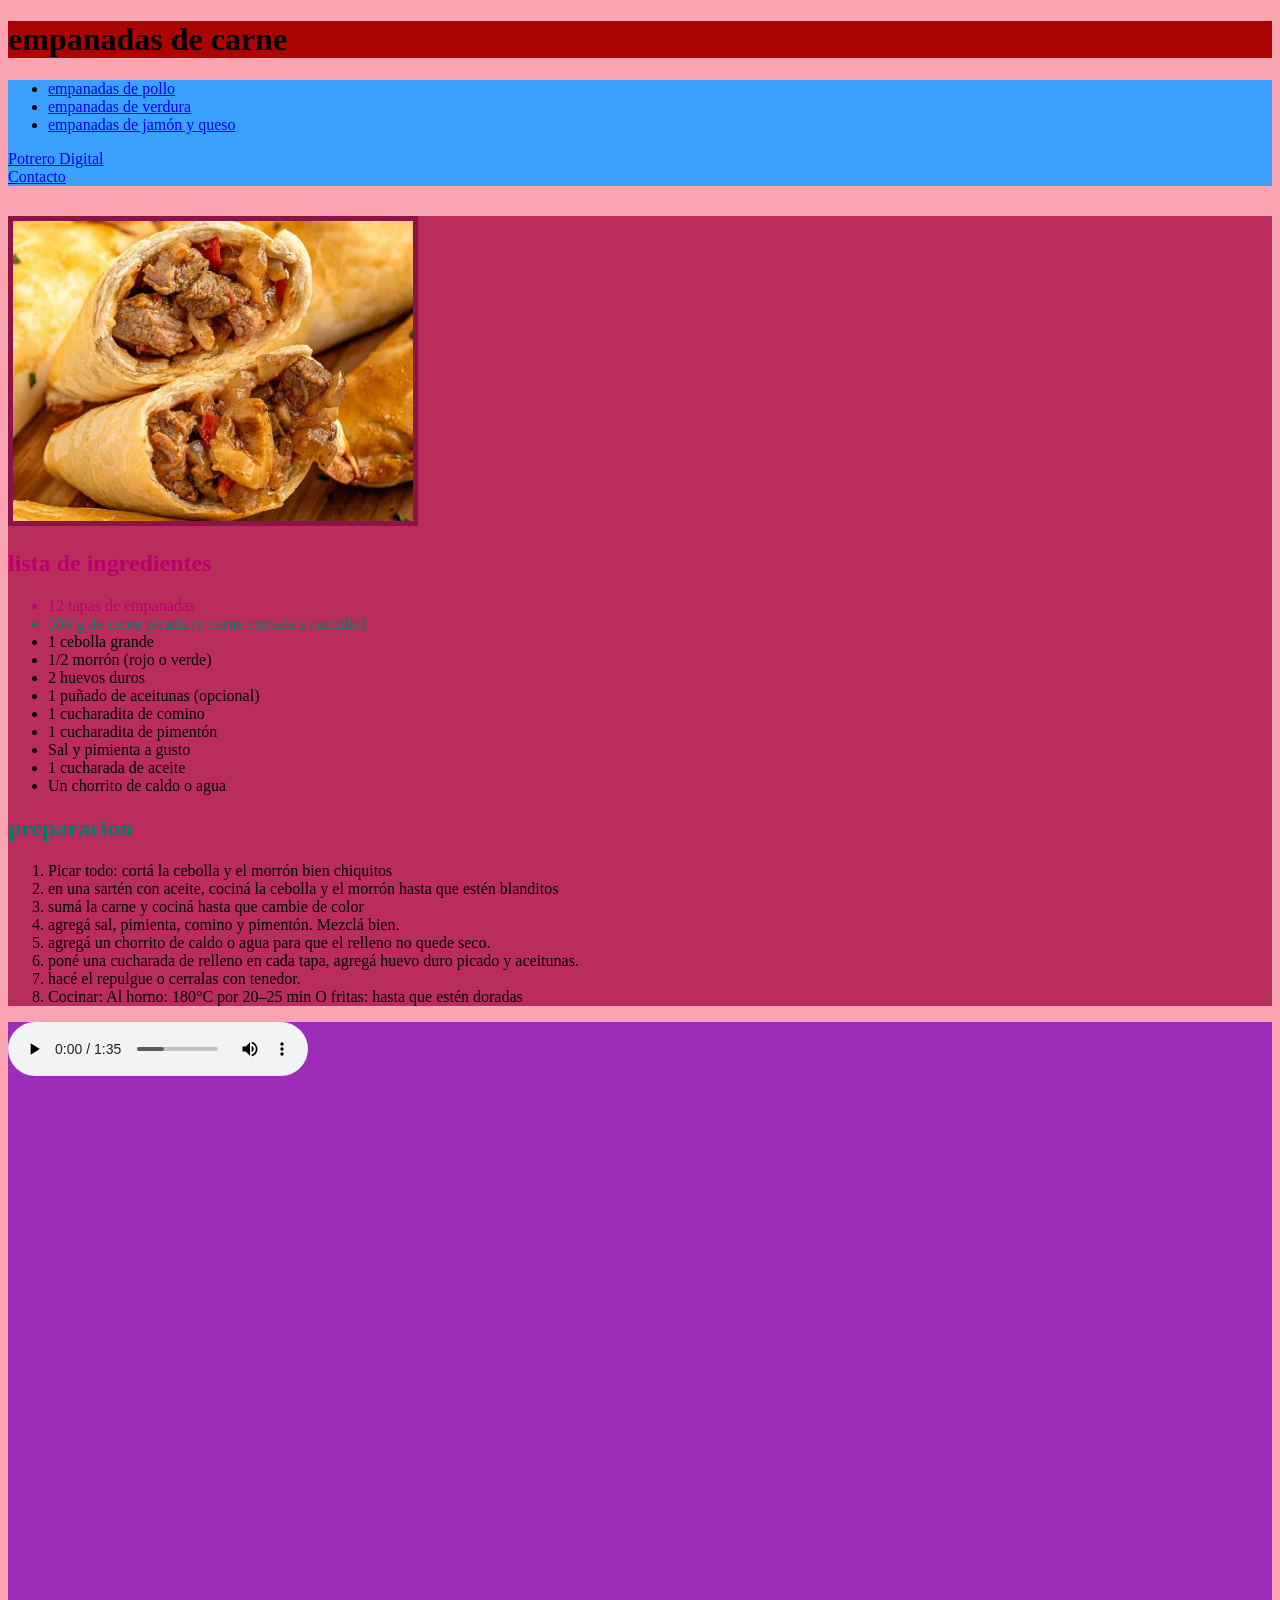
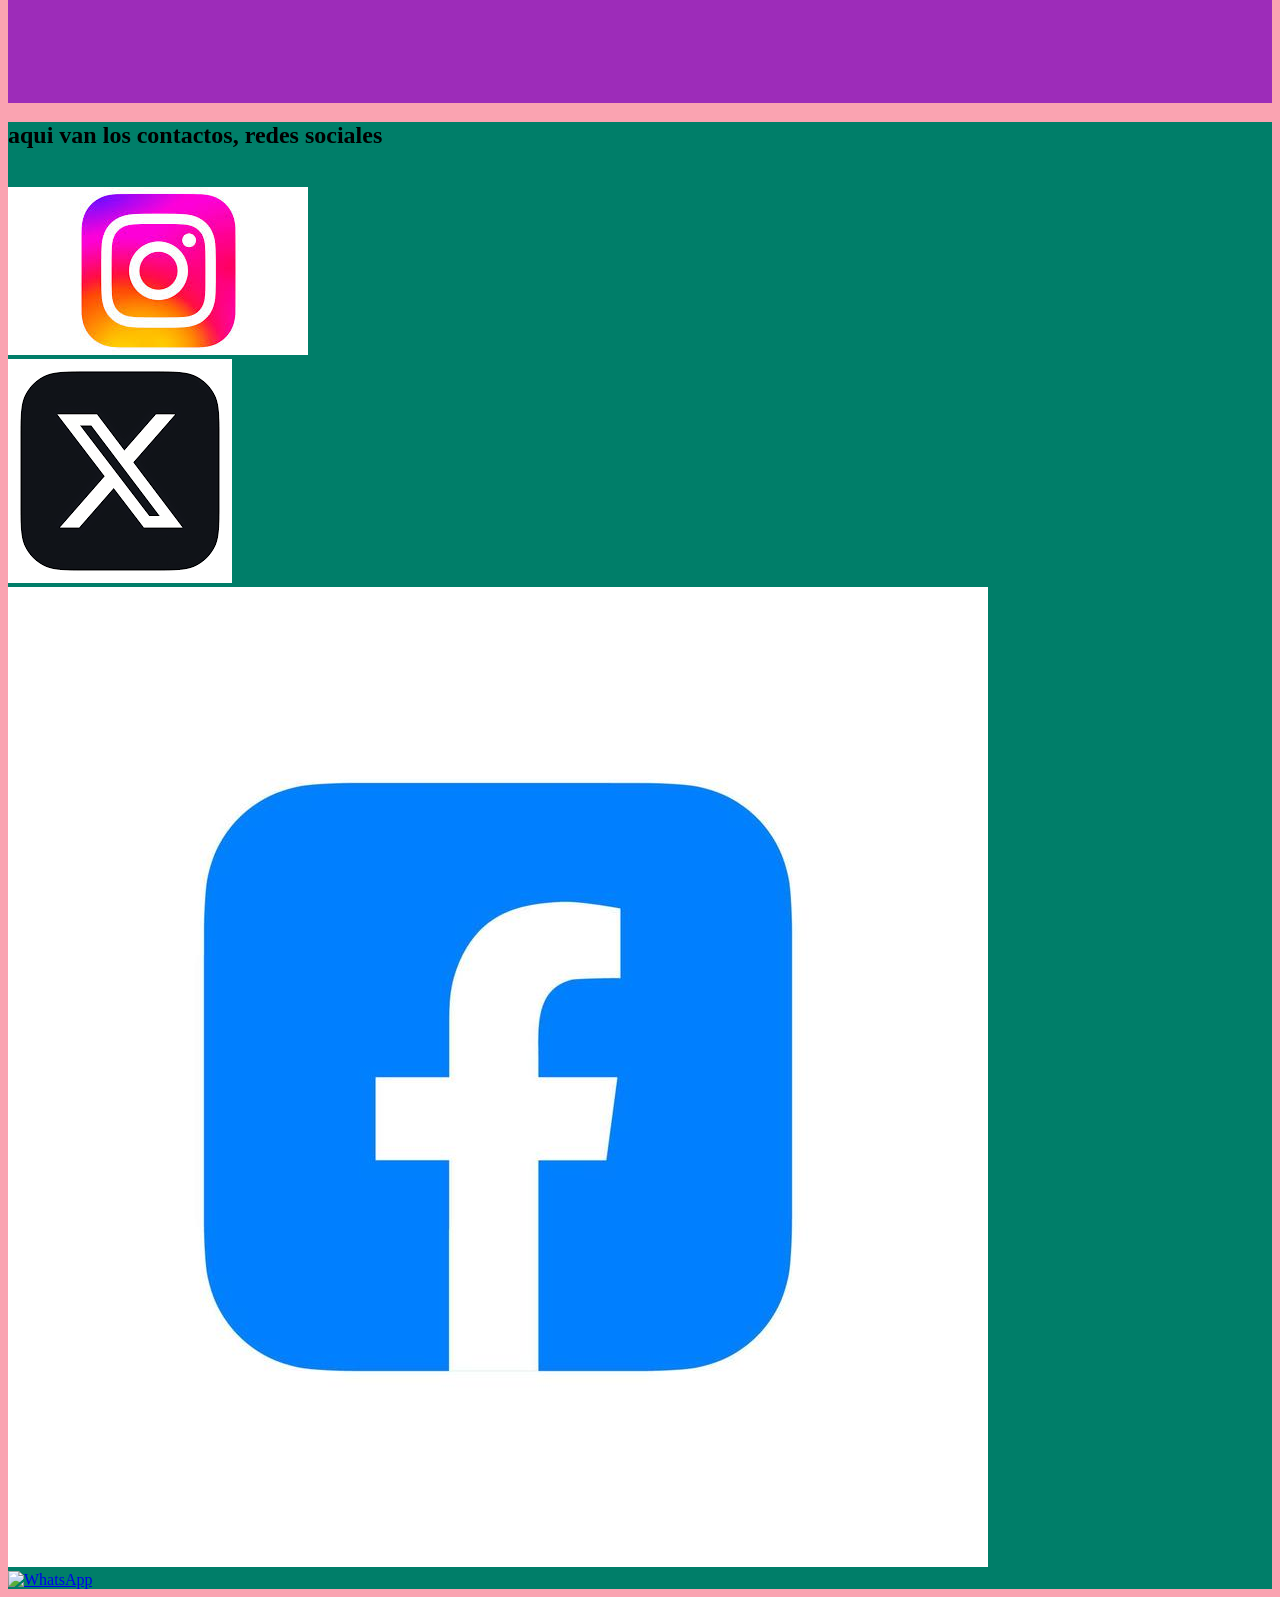
==== index.html @ aa105002 "Add files via upload" ====
<!DOCTYPE html>
<html lang="en">
<head>
    <meta charset="UTF-8">
    <meta name="viewport" content="width=device-width, initial-scale=1.0">
    <title>Document</title>
    <link rel="stylesheet" href="./css/estilos.css">
</head>

<body>

<header>

    <h1>empanadas de carne</h1>

</header>

<nav>
    <ul>
        <li><a target="_blank" href="https://www.infobae.com/tendencias/2024/05/15/receta-de-empanadas-de-pollo-rapida-y-facil/?gad_source=1&gad_campaignid=20993778607&gbraid=0AAAAADmqXxTht8JD-o5L68KsW5dOBOwo6&gclid=CjwKCAjwidXQBhAZEiwA4egw6Bg88l8U4o4JQRcsyBshjyY_IBNWsO9ce4TWkXrUtgG7Gj0JL3r_AhoC8D4QAvD_BwE">empanadas de pollo</a></li>
        <li><a target="_blank" href="https://www.guiadecocinafacil.com/recetas/empanadas-verdura-receta-casera-todos-dias-n3621?gad_source=1&gad_campaignid=23009609705&gbraid=0AAAAA_Nar4zZxz__LMac67IjNllvwQPey&gclid=CjwKCAjwidXQBhAZEiwA4egw6MrlbtOPvHEPp-Jjs6-E7PTP7R5ndsZPO1Pcx8I9kMLn-dBSUVBOhhoCtB8QAvD_BwE">empanadas de verdura</a></li>
        <li><a target="_blank" href="https://www.airedesantafe.com.ar/recetas/empanadas-jamon-y-queso-la-receta-hacerlas-casa-y-que-te-queden-bien-jugosas-n511260?gad_source=1&gad_campaignid=18957525812&gbraid=0AAAAADdJ4rosTZALVy00jDpjClDdKyeKU&gclid=CjwKCAjwidXQBhAZEiwA4egw6H1SCmoqx8IZSPv5FayX-RpNpzSkRxy4BwSAYZnhuhFEvgEKZxtNWBoCm18QAvD_BwE">empanadas de jamón y queso</a></li>
    </ul>


    <a target="_blank" href="https://www.potrerodigital.org/"  >Potrero Digital</a> 
    <br>
    <a href="contacto.html" >Contacto</a>
</nav>

<section class="uno"> 

      <img class="portada" src="./fotos/empanadas.jpg.webp" alt="">
      <br>
    <h2 class="ivan">lista de ingredientes</h2>

    <ul>
    <li class="ivan">12 tapas de empanadas</li>
    <li class="bel">300 g de carne picada (o carne cortada a cuchillo)</li>
    <li>1 cebolla grande</li>
    <li>1/2 morrón (rojo o verde)</li>
    <li>2 huevos duros</li>
    <li>1 puñado de aceitunas (opcional)</li>
    <li>1 cucharadita de comino</li>
    <li>1 cucharadita de pimentón</li>
    <li>Sal y pimienta a gusto</li>
    <li>1 cucharada de aceite</li>
    <li>Un chorrito de caldo o agua</li>
    </ul>

    <h2 class="bel">preparacion</h2>
    <ol>
    <li>Picar todo: cortá la cebolla y el morrón bien chiquitos</li>
    <li>en una sartén con aceite, cociná la cebolla y el morrón hasta que estén blanditos</li>
    <li>sumá la carne y cociná hasta que cambie de color</li>
    <li>agregá sal, pimienta, comino y pimentón. Mezclá bien.</li>
    <li>agregá un chorrito de caldo o agua para que el relleno no quede seco.</li>
    <li>poné una cucharada de relleno en cada tapa, agregá huevo duro picado y aceitunas.</li>
    <li>hacé el repulgue o cerralas con tenedor.</li>
    <li>Cocinar: Al horno: 180°C por 20–25 min O fritas: hasta que estén doradas</li>
    </ol>

</section>

<section class="dos">
    
<audio controls src="./audio/folklore.mp3.mp3"></audio>
<br>


<iframe width="560" height="315" src="https://www.youtube.com/embed/TQI3rQ3IpQE?si=JXf0u4jjXwUIY7Br" title="YouTube video player" frameborder="0" allow="accelerometer; autoplay; clipboard-write; encrypted-media; gyroscope; picture-in-picture; web-share" referrerpolicy="strict-origin-when-cross-origin" allowfullscreen></iframe>
<br>


<iframe src="https://www.google.com/maps/embed?pb=!1m18!1m12!1m3!1d113927.31384044558!2d-65.3049957799798!3d-26.83268184590282!2m3!1f0!2f0!3f0!3m2!1i1024!2i768!4f13.1!3m3!1m2!1s0x94223792d6c56903%3A0xf88d5b92b5c56527!2sSan%20Miguel%20de%20Tucum%C3%A1n%2C%20Tucum%C3%A1n!5e0!3m2!1ses-419!2sar!4v1779667222386!5m2!1ses-419!2sar" width="400" height="300" style="border:0;" allowfullscreen="" loading="lazy" referrerpolicy="no-referrer-when-downgrade"></iframe>
</body>
</html>

</section>

<footer>
    <h2>aqui van los contactos, redes sociales</h2>
     <br>
    <a target="_blank" href="https://www.instagram.com/"><img src="./fotos/instajpg.jfif" alt=""></a>
    <br>
    <a target="_blank" href="https://x.com/?lang=es"><img src="fotos/twitter.jpg.png" alt=""></a>
    <br>
    <a target="_blank" href="https://www.facebook.com/?locale=es_LA"><img src="fotos/facebook.jpg.jpg" alt=""></a>
    <br>
   <a target="_blank" href="https://web.whatsapp.com/">
    <img src="fotos/whatsapp.jpg" alt="WhatsApp">
</a>
</footer>

</body>
</html>
---- css/estilos.css ----
body {background-color: rgb(250, 163, 177);}
.ivan {color: rgb(187, 0, 109);}
.bel {color: rgb(0, 126, 105);}

.portada {width: 400px; height: 300px; border: 5px solid #8a1445}

header {background-color: rgb(172, 3, 3)
    ;
}

nav {background-color: rgb(59, 160, 255);
margin-bottom: 30px; }

section.uno {background-color: rgb(185, 44, 91);}
section.dos {background-color: rgb(157, 44, 185);}
footer {background-color: rgb(0, 126, 105);}
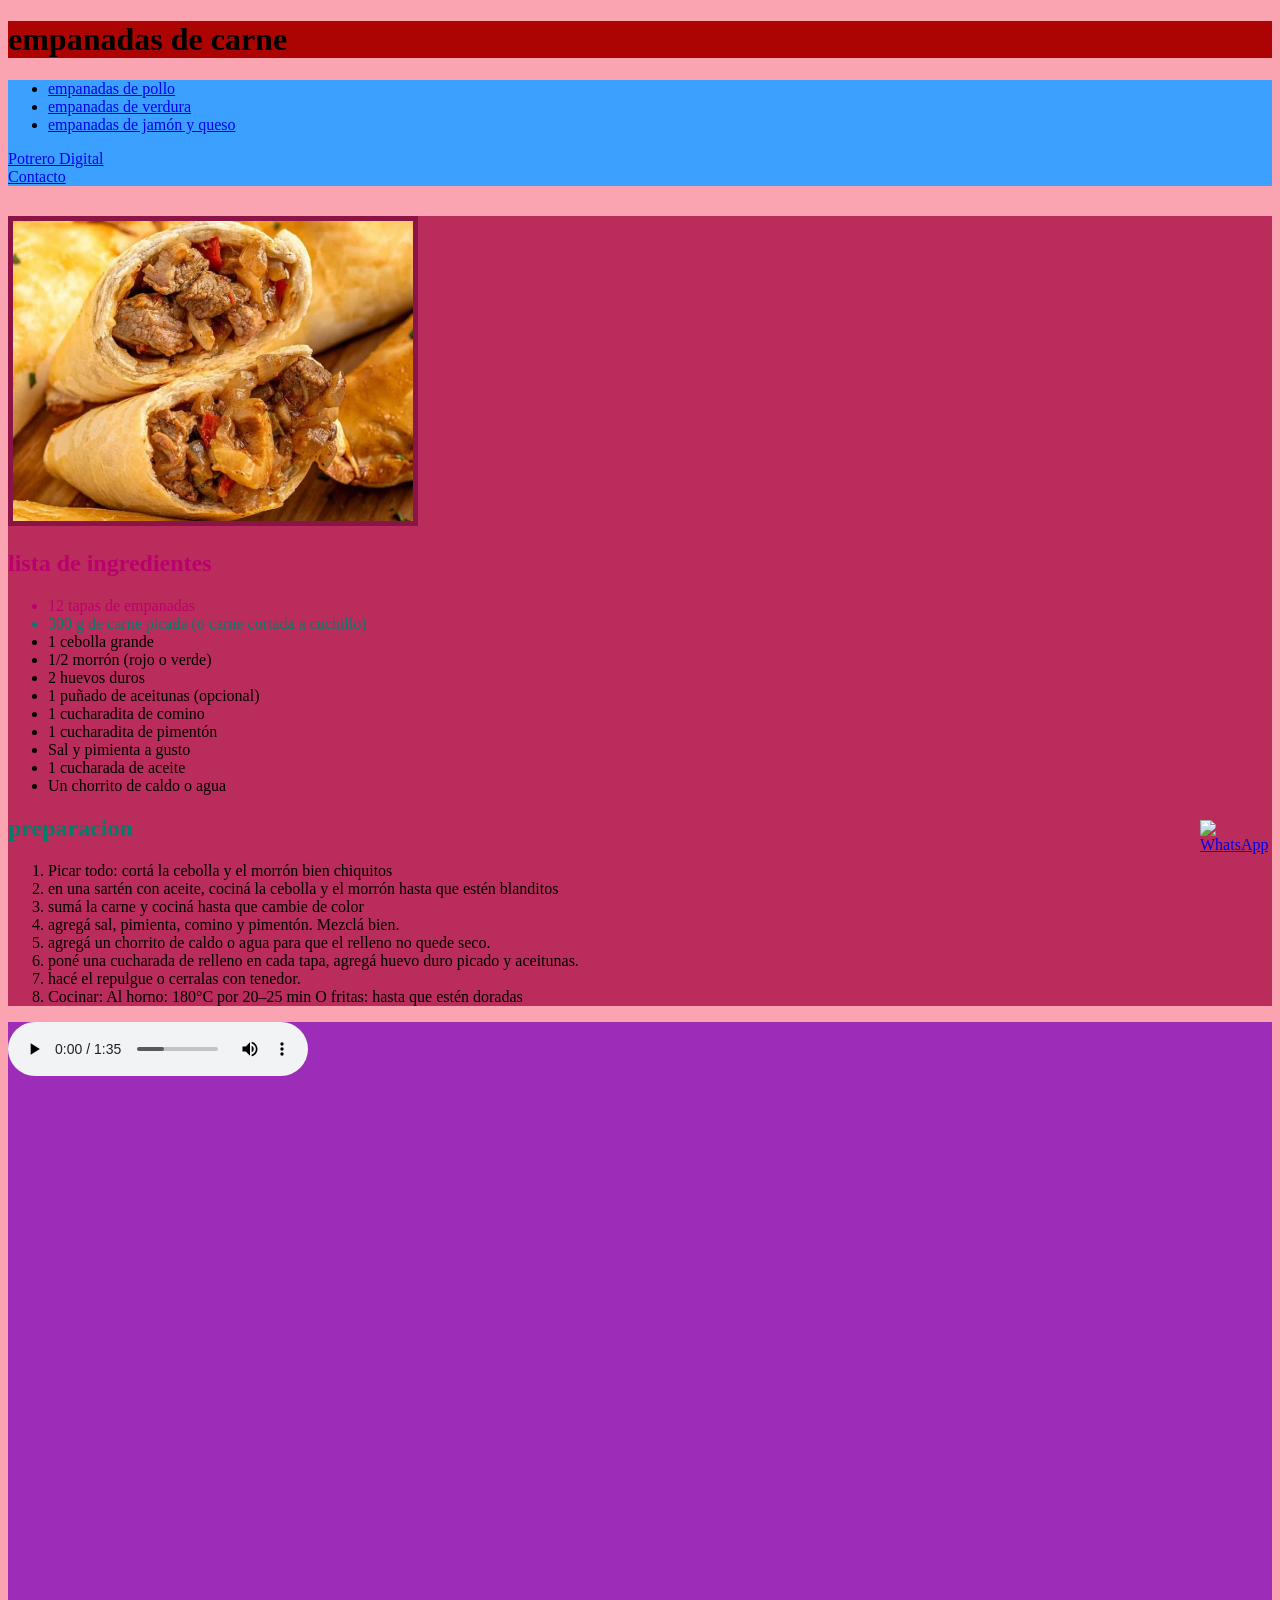
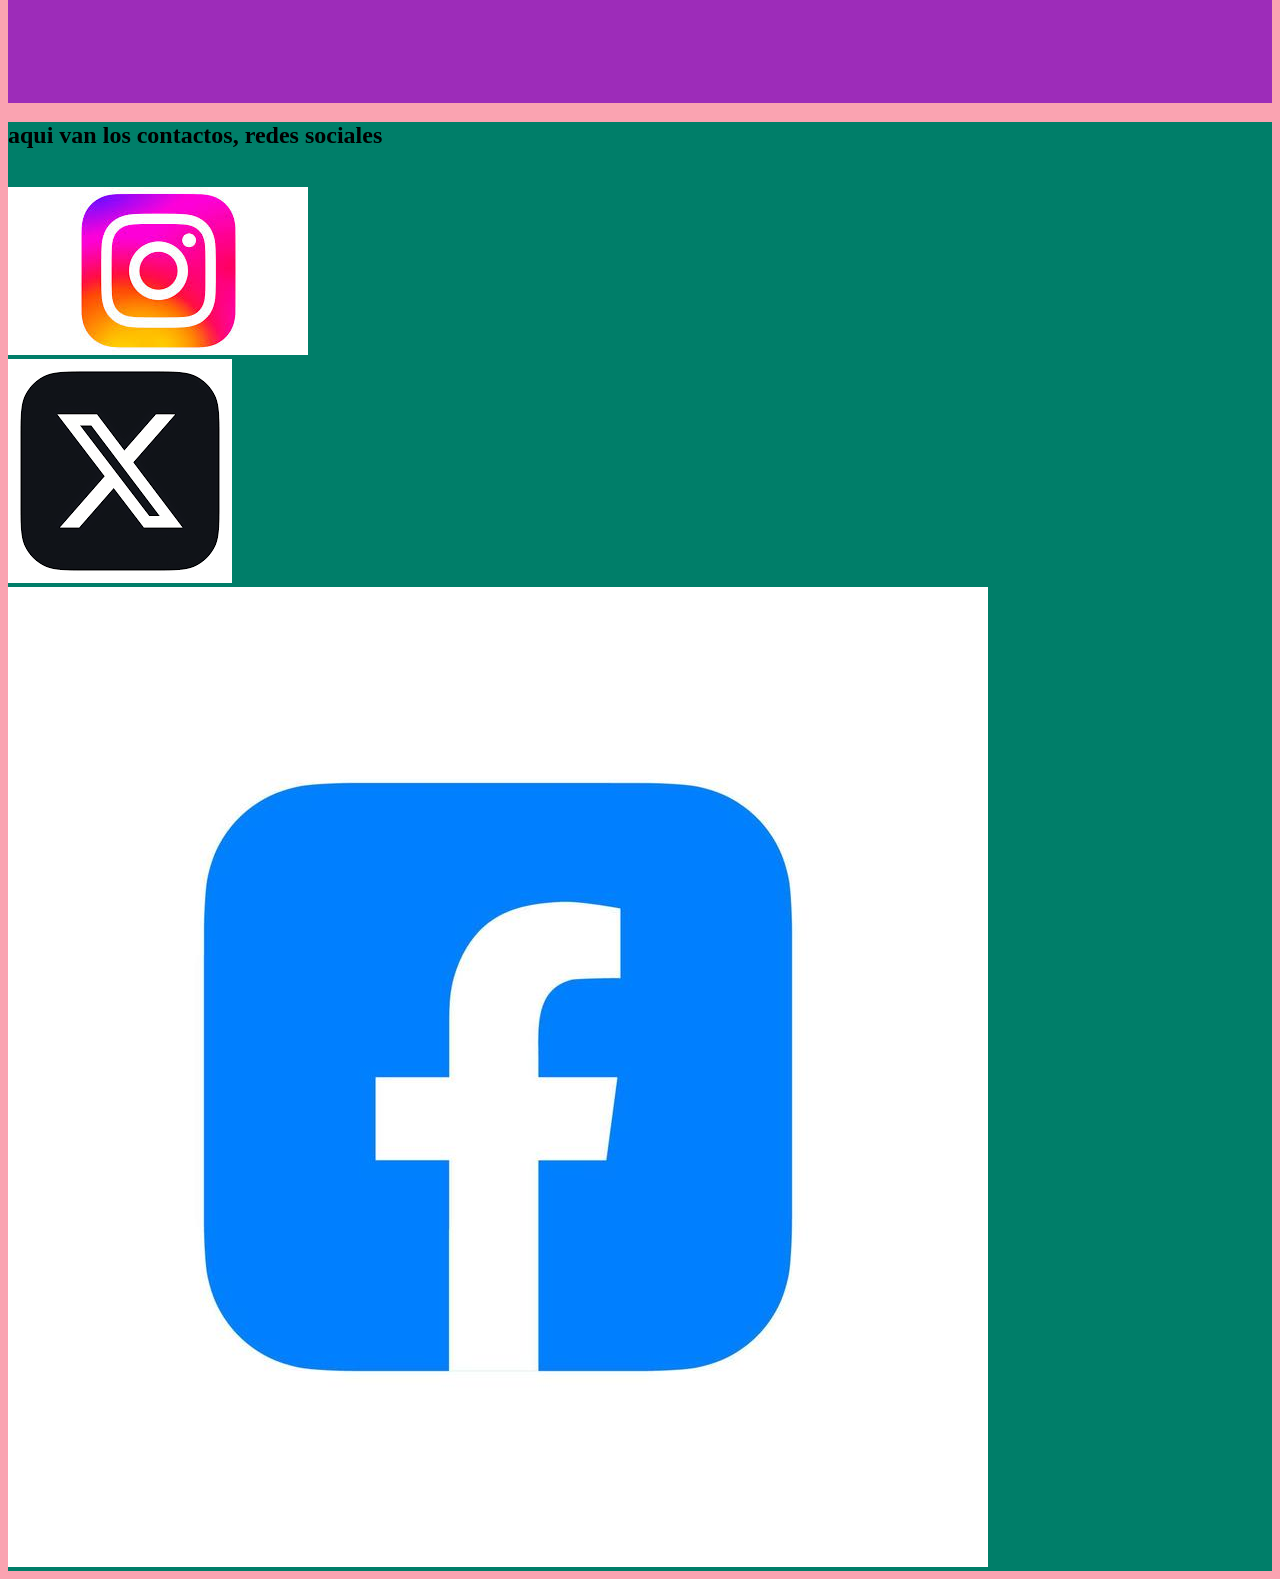
==== commit 71e2cb37: "Add files via upload" ====
--- a/index.html
+++ b/index.html
@@ -77,7 +77,11 @@
 </html>
 
 </section>
-
+<div class="elemento-flotante">
+    <a href="https://wa.me/tu-numero" target="_blank" rel="noopener noreferrer">
+        <img src="https://upload.wikimedia.org/wikipedia/commons/6/6b/WhatsApp.svg" alt="WhatsApp" />
+    </a>
+</div>
 <footer>
     <h2>aqui van los contactos, redes sociales</h2>
      <br>
@@ -87,8 +91,6 @@
     <br>
     <a target="_blank" href="https://www.facebook.com/?locale=es_LA"><img src="fotos/facebook.jpg.jpg" alt=""></a>
     <br>
-   <a target="_blank" href="https://web.whatsapp.com/">
-    <img src="fotos/whatsapp.jpg" alt="WhatsApp">
 </a>
 </footer>
 
--- a/css/estilos.css
+++ b/css/estilos.css
@@ -13,4 +13,18 @@
 
 section.uno {background-color: rgb(185, 44, 91);}
 section.dos {background-color: rgb(157, 44, 185);}
-footer {background-color: rgb(0, 126, 105);}+footer {background-color: rgb(0, 126, 105);}
+
+.elemento-flotante {
+    position: fixed;
+    bottom: 20px;
+    right: 20px;
+    width: 60px;
+    height: 60px;
+    z-index: 1000;
+}
+
+.elemento-flotante img:hover {
+    transform: scale(1.2); efecto de zoom al pasar el mouse */
+    
+}
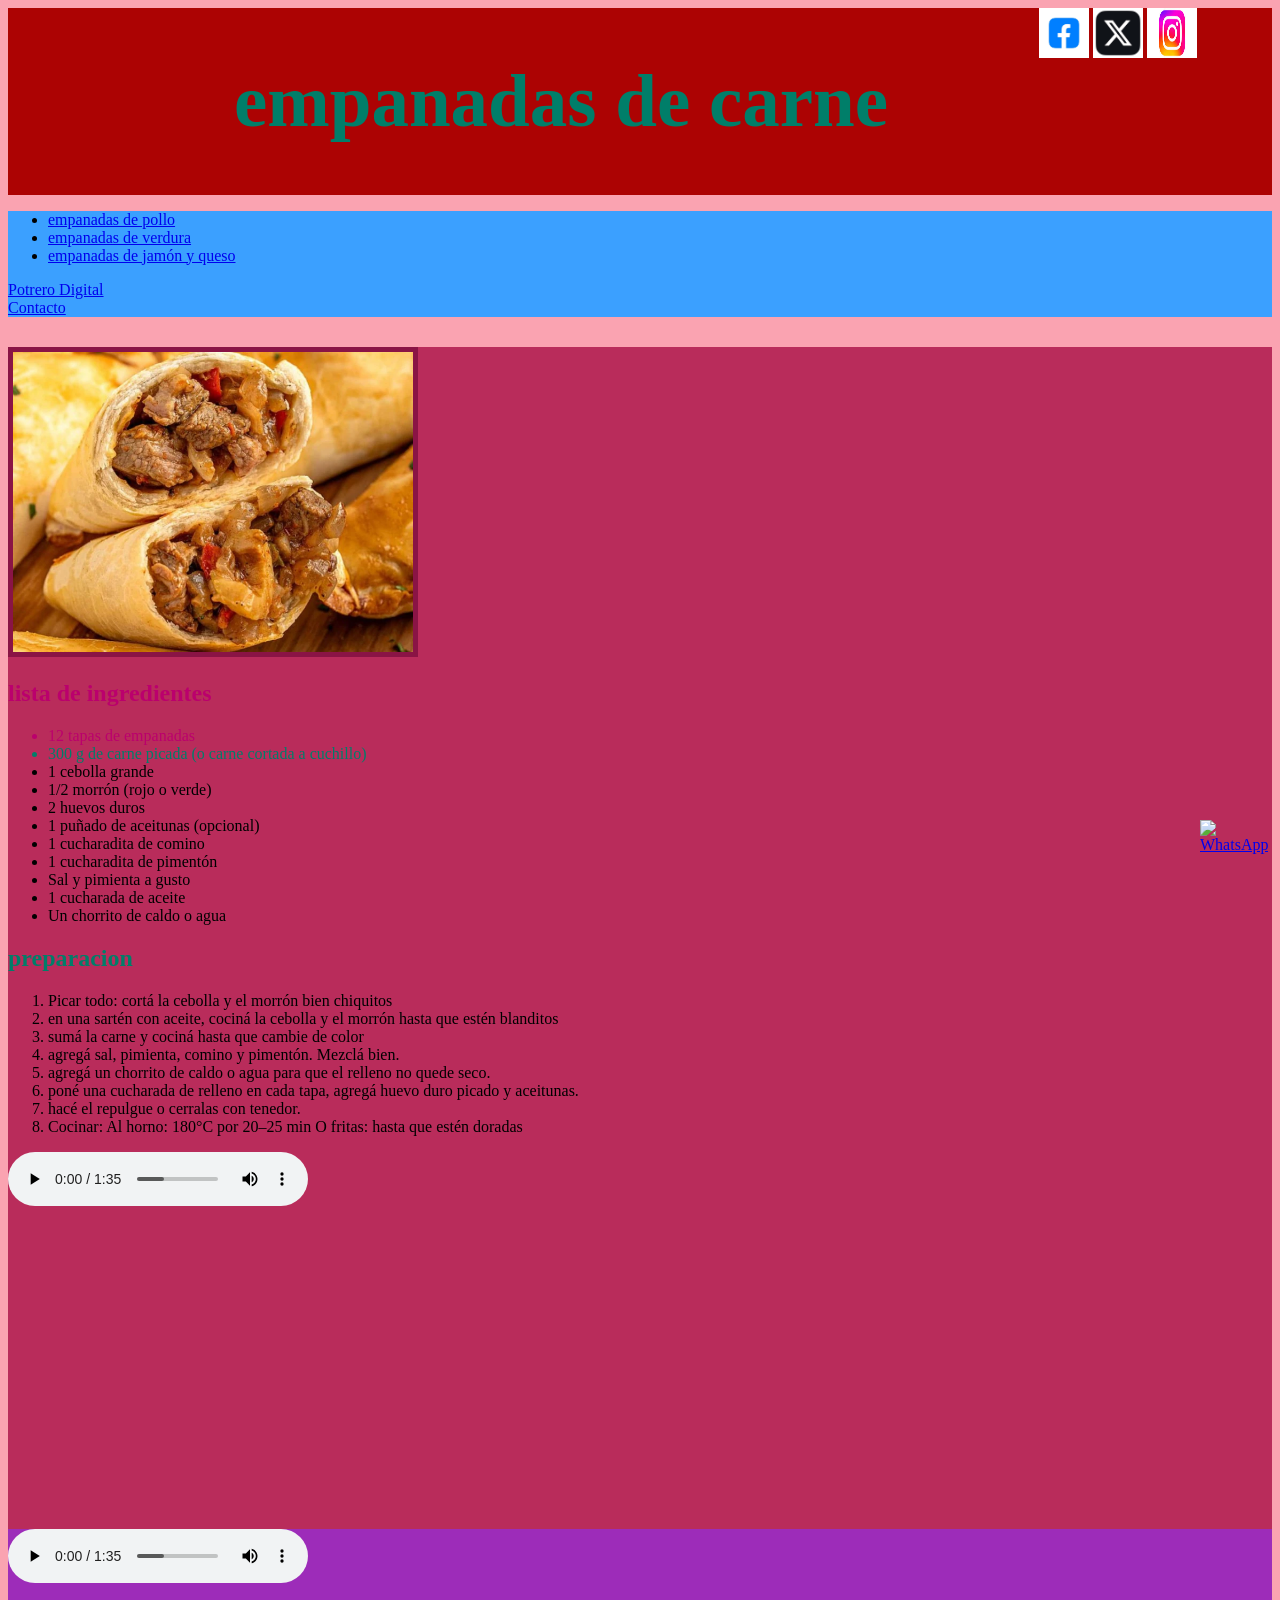
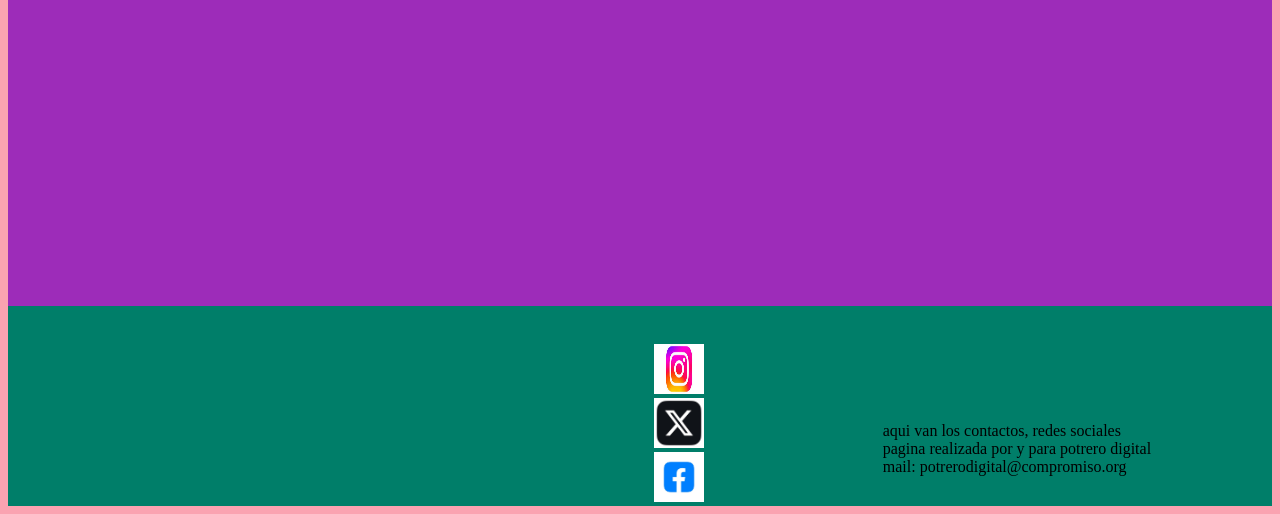
==== commit 516ccd3a: "Add files via upload" ====
--- a/index.html
+++ b/index.html
@@ -10,9 +10,13 @@
 <body>
 
 <header>
-
+<img src="" alt="">
     <h1>empanadas de carne</h1>
-
+    <div class="social">
+        <img class="social-icon" src="./fotos/facebook.jpg.jpg" alt="">
+        <img class="social-icon" src="./fotos/twitter.jpg.png" alt="">
+        <img class="social-icon" src="./fotos/instajpg.jfif" alt="">
+    </div>
 </header>
 
 <nav>
@@ -60,6 +64,15 @@
     <li>Cocinar: Al horno: 180°C por 20–25 min O fritas: hasta que estén doradas</li>
     </ol>
 
+    
+<div><div class="enalances"> 
+<audio controls src="./audio/folklore.mp3.mp3"></audio>
+<br>
+
+
+<iframe width="560" height="315" src="https://www.youtube.com/embed/TQI3rQ3IpQE?si=JXf0u4jjXwUIY7Br" title="YouTube video player" frameborder="0" allow="accelerometer; autoplay; clipboard-write; encrypted-media; gyroscope; picture-in-picture; web-share" referrerpolicy="strict-origin-when-cross-origin" allowfullscreen></iframe>
+<br>
+</div>
 </section>
 
 <section class="dos">
@@ -70,9 +83,8 @@
 
 <iframe width="560" height="315" src="https://www.youtube.com/embed/TQI3rQ3IpQE?si=JXf0u4jjXwUIY7Br" title="YouTube video player" frameborder="0" allow="accelerometer; autoplay; clipboard-write; encrypted-media; gyroscope; picture-in-picture; web-share" referrerpolicy="strict-origin-when-cross-origin" allowfullscreen></iframe>
 <br>
+</div>
 
-
-<iframe src="https://www.google.com/maps/embed?pb=!1m18!1m12!1m3!1d113927.31384044558!2d-65.3049957799798!3d-26.83268184590282!2m3!1f0!2f0!3f0!3m2!1i1024!2i768!4f13.1!3m3!1m2!1s0x94223792d6c56903%3A0xf88d5b92b5c56527!2sSan%20Miguel%20de%20Tucum%C3%A1n%2C%20Tucum%C3%A1n!5e0!3m2!1ses-419!2sar!4v1779667222386!5m2!1ses-419!2sar" width="400" height="300" style="border:0;" allowfullscreen="" loading="lazy" referrerpolicy="no-referrer-when-downgrade"></iframe>
 </body>
 </html>
 
@@ -83,14 +95,25 @@
     </a>
 </div>
 <footer>
-    <h2>aqui van los contactos, redes sociales</h2>
+    <iframe class="mapa" src="https://www.google.com/maps/embed?pb=!1m18!1m12!1m3!1d113927.31384044558!2d-65.3049957799798!3d-26.83268184590282!2m3!1f0!2f0!3f0!3m2!1i1024!2i768!4f13.1!3m3!1m2!1s0x94223792d6c56903%3A0xf88d5b92b5c56527!2sSan%20Miguel%20de%20Tucum%C3%A1n%2C%20Tucum%C3%A1n!5e0!3m2!1ses-419!2sar!4v1779667222386!5m2!1ses-419!2sar" width="400" height="300" style="border:0;" allowfullscreen="" loading="lazy" referrerpolicy="no-referrer-when-downgrade"></iframe>
      <br>
-    <a target="_blank" href="https://www.instagram.com/"><img src="./fotos/instajpg.jfif" alt=""></a>
+     <div class="social">
+    <a target="_blank" href="https://www.instagram.com/"><img class="social-icon" src="./fotos/instajpg.jfif" alt=""></a>
     <br>
-    <a target="_blank" href="https://x.com/?lang=es"><img src="fotos/twitter.jpg.png" alt=""></a>
+    <a target="_blank" href="https://x.com/?lang=es"><img class="social-icon" src="fotos/twitter.jpg.png" alt=""></a>
     <br>
-    <a target="_blank" href="https://www.facebook.com/?locale=es_LA"><img src="fotos/facebook.jpg.jpg" alt=""></a>
+    <a target="_blank" href="https://www.facebook.com/?locale=es_LA"><img class="social-icon" src="fotos/facebook.jpg.jpg" alt=""></a>
     <br>
+    </div>
+    <div class="info">
+        <p>aqui van los contactos, redes sociales
+<br>
+            pagina realizada por y para potrero digital
+<br>
+            mail: potrerodigital@compromiso.org
+            <br>
+        </p>
+    </div>
 </a>
 </footer>
 
--- a/css/estilos.css
+++ b/css/estilos.css
@@ -27,4 +27,28 @@
 .elemento-flotante img:hover {
     transform: scale(1.2); efecto de zoom al pasar el mouse */
     
-}+}
+
+display: flex;
+.enalances {
+    display: flex; height: 100px;
+    justify-content: horizontal; 
+    flex-direction: row; /* Alineación horizontal */
+    gap: 10px; /* Espacio entre los elementos */
+}
+
+header {display: flex;
+justify-content: space-around;
+flex-wrap: wrap;}
+
+.social-icon {width: 50px; height: 50px; }
+
+h1 {font-size: 75px; text-align: center; color: rgb(0, 126, 105);}
+
+footer {display: flex;
+justify-content: space-around;
+align-items: flex-end;}
+
+.info {width: 300px; height: 100px; }
+
+.mapa {width: 200px; height: 200px; }
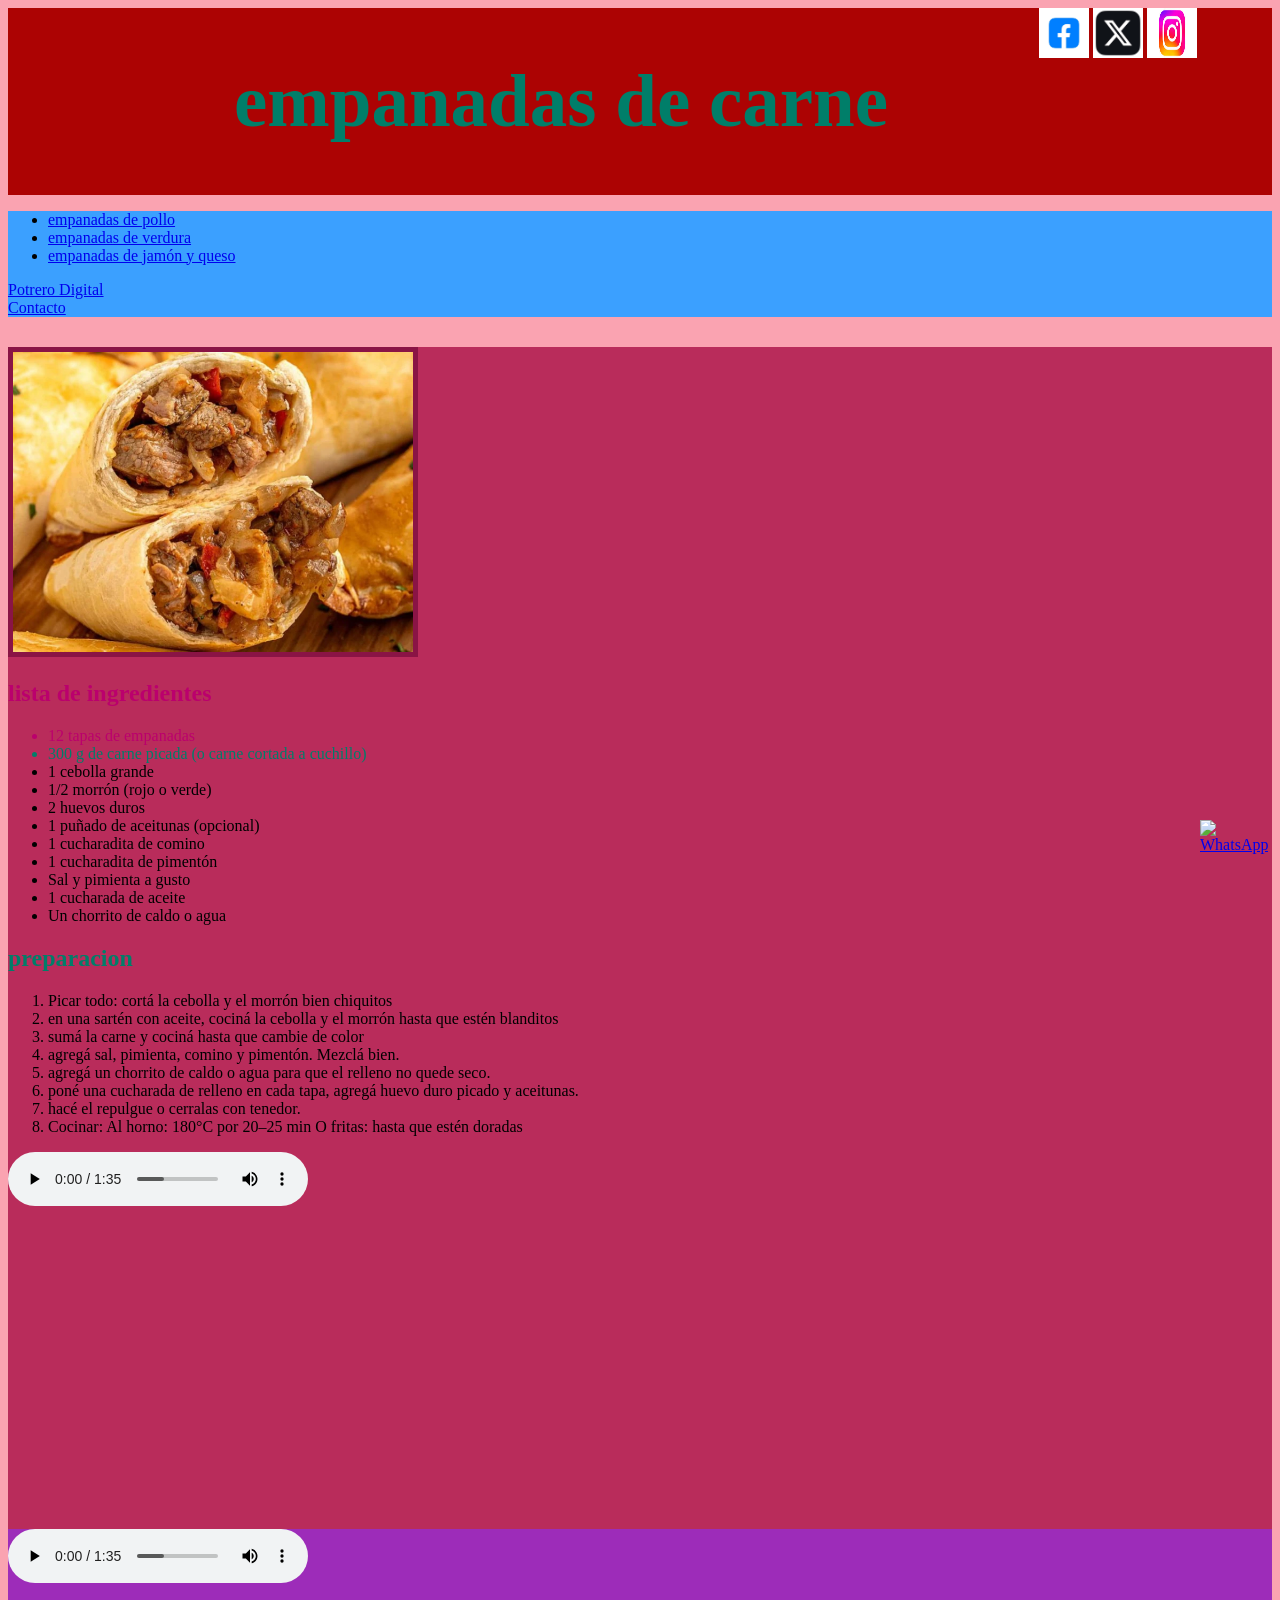
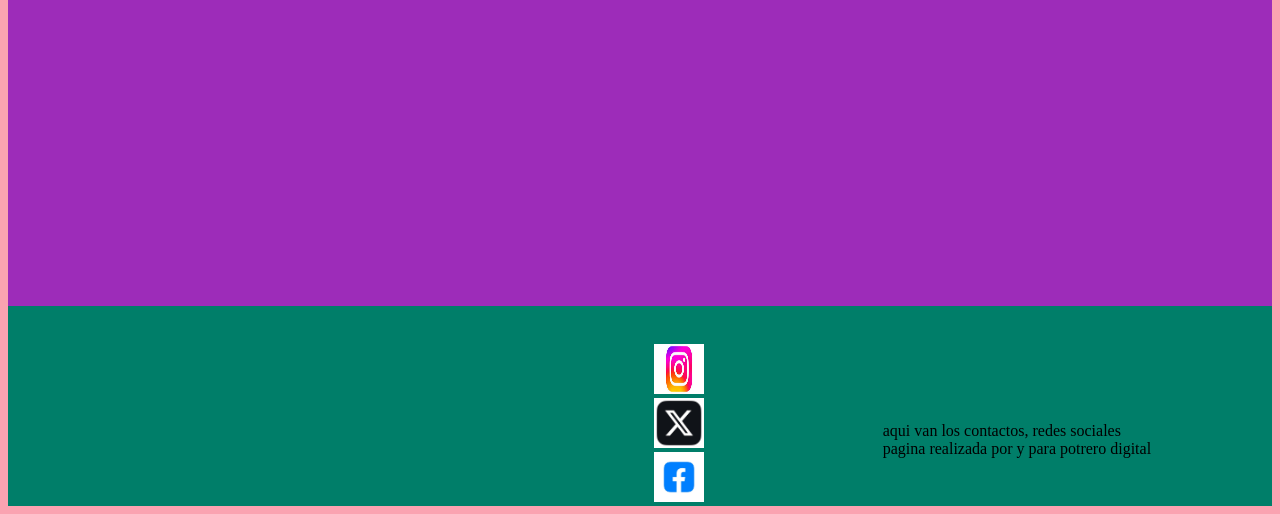
==== commit cfca75cf: "Add files via upload" ====
--- a/index.html
+++ b/index.html
@@ -109,8 +109,7 @@
         <p>aqui van los contactos, redes sociales
 <br>
             pagina realizada por y para potrero digital
-<br>
-            mail: potrerodigital@compromiso.org
+
             <br>
         </p>
     </div>
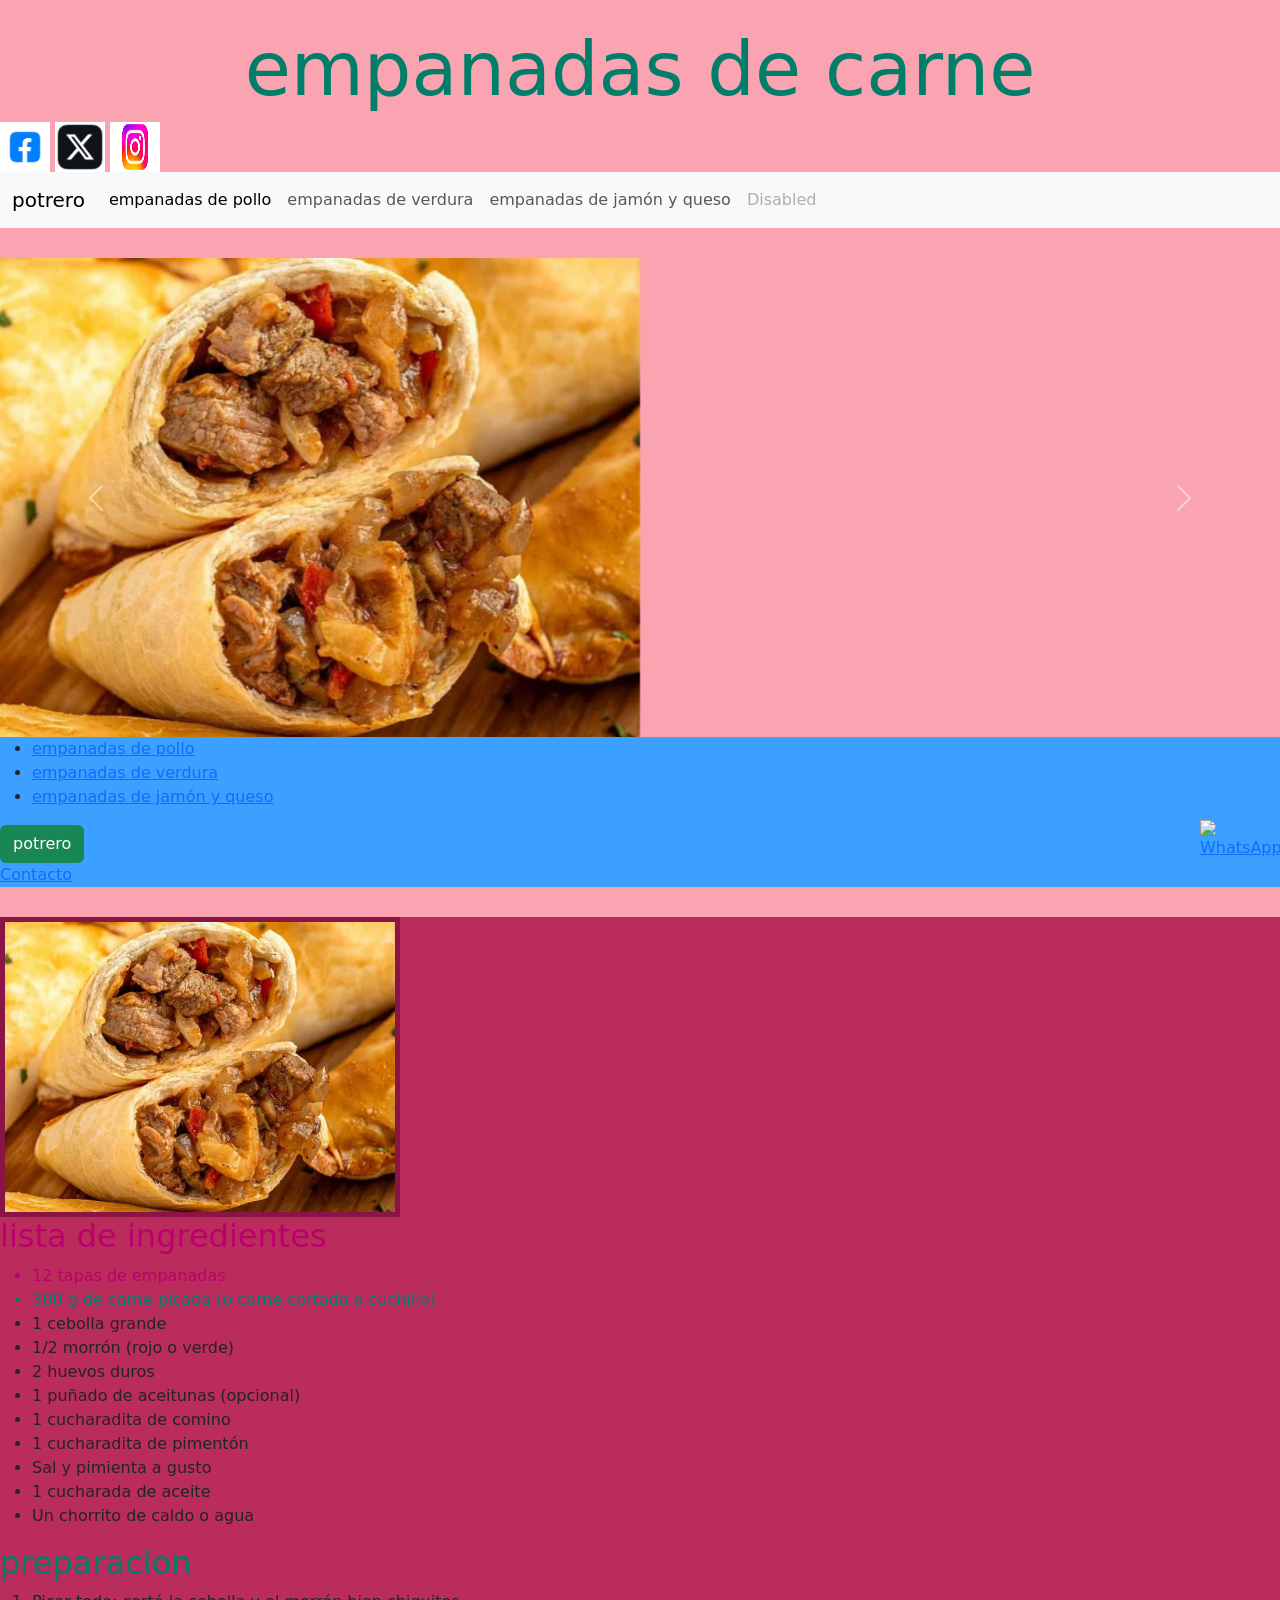
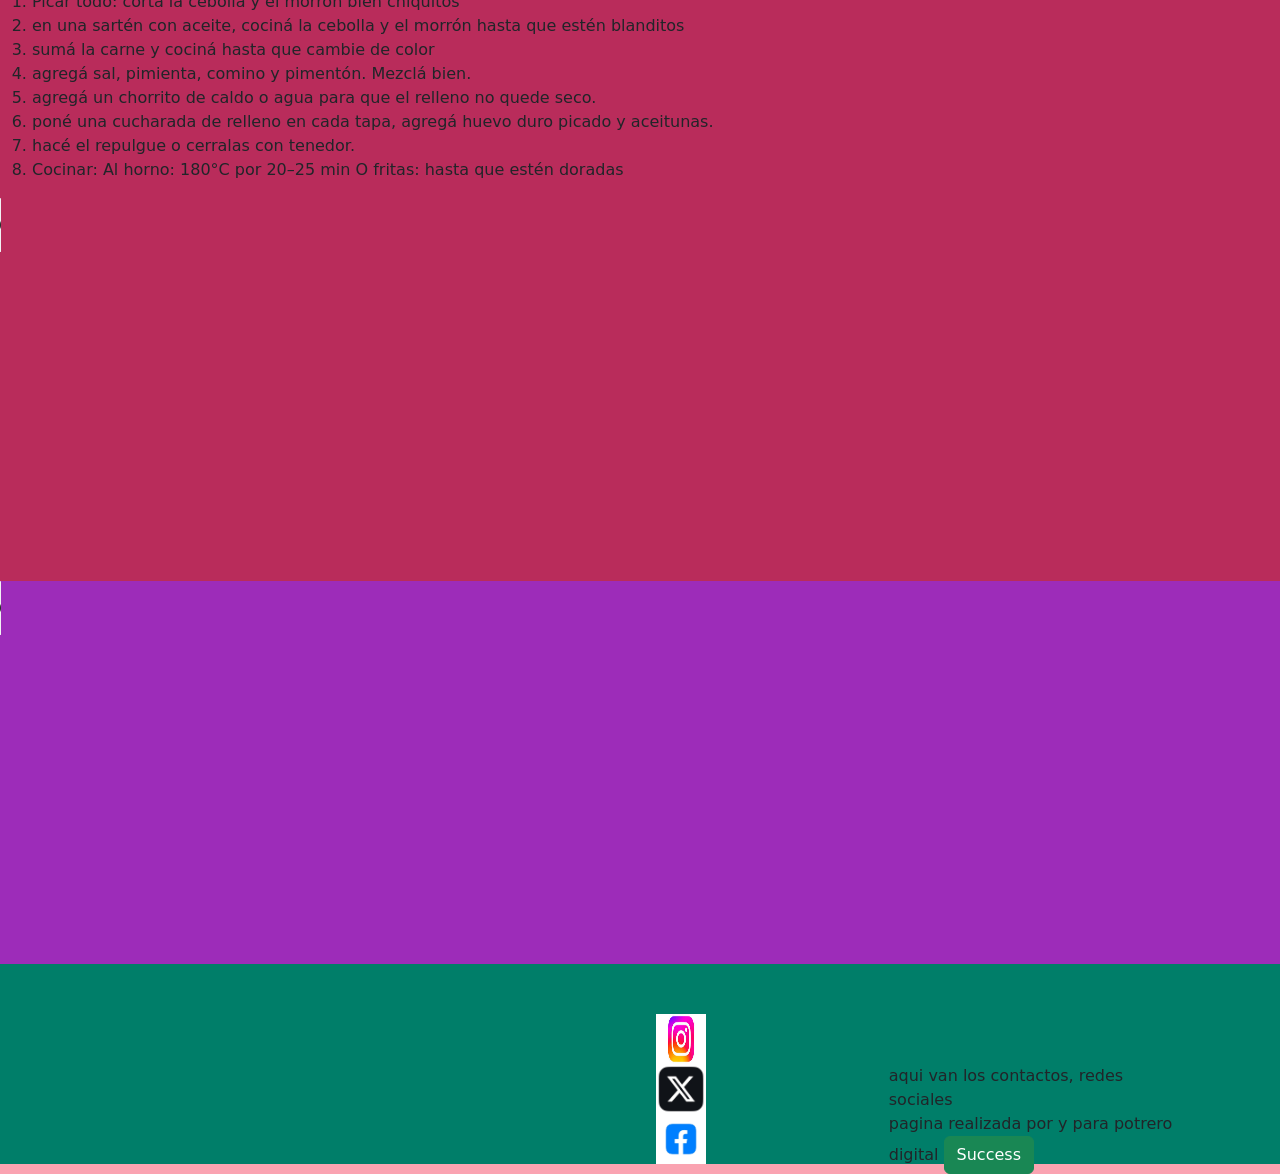
==== commit cf9440be: "Add files via upload" ====
--- a/index.html
+++ b/index.html
@@ -4,12 +4,17 @@
     <meta charset="UTF-8">
     <meta name="viewport" content="width=device-width, initial-scale=1.0">
     <title>Document</title>
+
+<link href="https://cdn.jsdelivr.net/npm/bootstrap@5.3.8/dist/css/bootstrap.min.css" rel="stylesheet" integrity="sha384-sRIl4kxILFvY47J16cr9ZwB07vP4J8+LH7qKQnuqkuIAvNWLzeN8tE5YBujZqJLB" crossorigin="anonymous">
+
+
     <link rel="stylesheet" href="./css/estilos.css">
 </head>
 
 <body>
 
-<header>
+
+
 <img src="" alt="">
     <h1>empanadas de carne</h1>
     <div class="social">
@@ -19,6 +24,52 @@
     </div>
 </header>
 
+<nav class="navbar navbar-expand-lg bg-body-tertiary">
+  <div class="container-fluid">
+    <a class="navbar-brand" target="_blank" href="https://www.potrerodigital.org/">potrero</a>
+    <button class="navbar-toggler" type="button" data-bs-toggle="collapse" data-bs-target="#navbarNav" aria-controls="navbarNav" aria-expanded="false" aria-label="Toggle navigation">
+      <span class="navbar-toggler-icon"></span>
+    </button>
+    <div class="collapse navbar-collapse" id="navbarNav">
+      <ul class="navbar-nav">
+        <li class="nav-item">
+          <a class="nav-link active" aria-current="page" target="_blank" href="https://www.infobae.com/tendencias/2024/05/15/receta-de-empanadas-de-pollo-rapida-y-facil/?gad_source=1&gad_campaignid=20993778607&gbraid=0AAAAADmqXxTht8JD-o5L68KsW5dOBOwo6&gclid=CjwKCAjwidXQBhAZEiwA4egw6Bg88l8U4o4JQRcsyBshjyY_IBNWsO9ce4TWkXrUtgG7Gj0JL3r_AhoC8D4QAvD_BwE">empanadas de pollo</a>
+        </li>
+        <li class="nav-item">
+          <a class="nav-link" target="_blank" href="https://www.infobae.com/tendencias/2024/05/15/receta-de-empanadas-de-verdura-receta-casera-todos-dias-n3621/?gad_source=1&gad_campaignid=23009609705&gbraid=0AAAAA_Nar4zZxz__LMac67IjNllvwQPey&gclid=CjwKCAjwidXQBhAZEiwA4egw6MrlbtOPvHEPp-Jjs6-E7PTP7R5ndsZPO1Pcx8I9kMLn-dBSUVBOhhoCtB8QAvD_BwE">empanadas de verdura</a>
+        </li>
+        <li class="nav-item">
+          <a class="nav-link" target="_blank" href="https://www.airedesantafe.com.ar/recetas/empanadas-jamon-y-queso-la-receta-hacerlas-casa-y-que-te-queden-bien-jugosas-n511260?gad_source=1&gad_campaignid=18957525812&gbraid=0AAAAADdJ4rosTZALVy00jDpjClDdKyeKU&gclid=CjwKCAjwidXQBhAZEiwA4egw6H1SCmoqx8IZSPv5FayX-RpNpzSkRxy4BwSAYZnhuhFEvgEKZxtNWBoCm18QAvD_BwE">empanadas de jamón y queso</a>
+        </li>
+        <li class="nav-item">
+          <a class="nav-link disabled" aria-disabled="true">Disabled</a>
+        </li>
+      </ul>
+    </div>
+  </div>
+</nav>
+
+<div id="carouselExample" class="carousel slide">
+  <div class="carousel-inner">
+    <div class="carousel-item active">
+      <img src="./fotos/empanadas.jpg.webp" class="d-block w-50" alt="...">
+    </div>
+    <div class="carousel-item">
+      <img src="./fotos/facebook.jpg.jpg" class="d-block w-50" alt="...">
+    </div>
+    <div class="carousel-item">
+      <img src="./fotos/whatssap.jpg" class="d-block w-50" alt="...">
+    </div>
+  </div>
+  <button class="carousel-control-prev" type="button" data-bs-target="#carouselExample" data-bs-slide="prev">
+    <span class="carousel-control-prev-icon" aria-hidden="true"></span>
+    <span class="visually-hidden">Previous</span>
+  </button>
+  <button class="carousel-control-next" type="button" data-bs-target="#carouselExample" data-bs-slide="next">
+    <span class="carousel-control-next-icon" aria-hidden="true"></span>
+    <span class="visually-hidden">Next</span>
+  </button>
+</div>
 <nav>
     <ul>
         <li><a target="_blank" href="https://www.infobae.com/tendencias/2024/05/15/receta-de-empanadas-de-pollo-rapida-y-facil/?gad_source=1&gad_campaignid=20993778607&gbraid=0AAAAADmqXxTht8JD-o5L68KsW5dOBOwo6&gclid=CjwKCAjwidXQBhAZEiwA4egw6Bg88l8U4o4JQRcsyBshjyY_IBNWsO9ce4TWkXrUtgG7Gj0JL3r_AhoC8D4QAvD_BwE">empanadas de pollo</a></li>
@@ -27,7 +78,7 @@
     </ul>
 
 
-    <a target="_blank" href="https://www.potrerodigital.org/"  >Potrero Digital</a> 
+    <a target="_blank" href="https://www.potrerodigital.org/"  ><button type="button" class="btn btn-success">potrero</button></a> 
     <br>
     <a href="contacto.html" >Contacto</a>
 </nav>
@@ -109,12 +160,13 @@
         <p>aqui van los contactos, redes sociales
 <br>
             pagina realizada por y para potrero digital
+            <button type="button" class="btn btn-success">Success</button> 
 
             <br>
         </p>
     </div>
 </a>
 </footer>
-
+<script src="https://cdn.jsdelivr.net/npm/bootstrap@5.3.8/dist/js/bootstrap.bundle.min.js" integrity="sha384-FKyoEForCGlyvwx9Hj09JcYn3nv7wiPVlz7YYwJrWVcXK/BmnVDxM+D2scQbITxI" crossorigin="anonymous"></script>
 </body>
 </html>
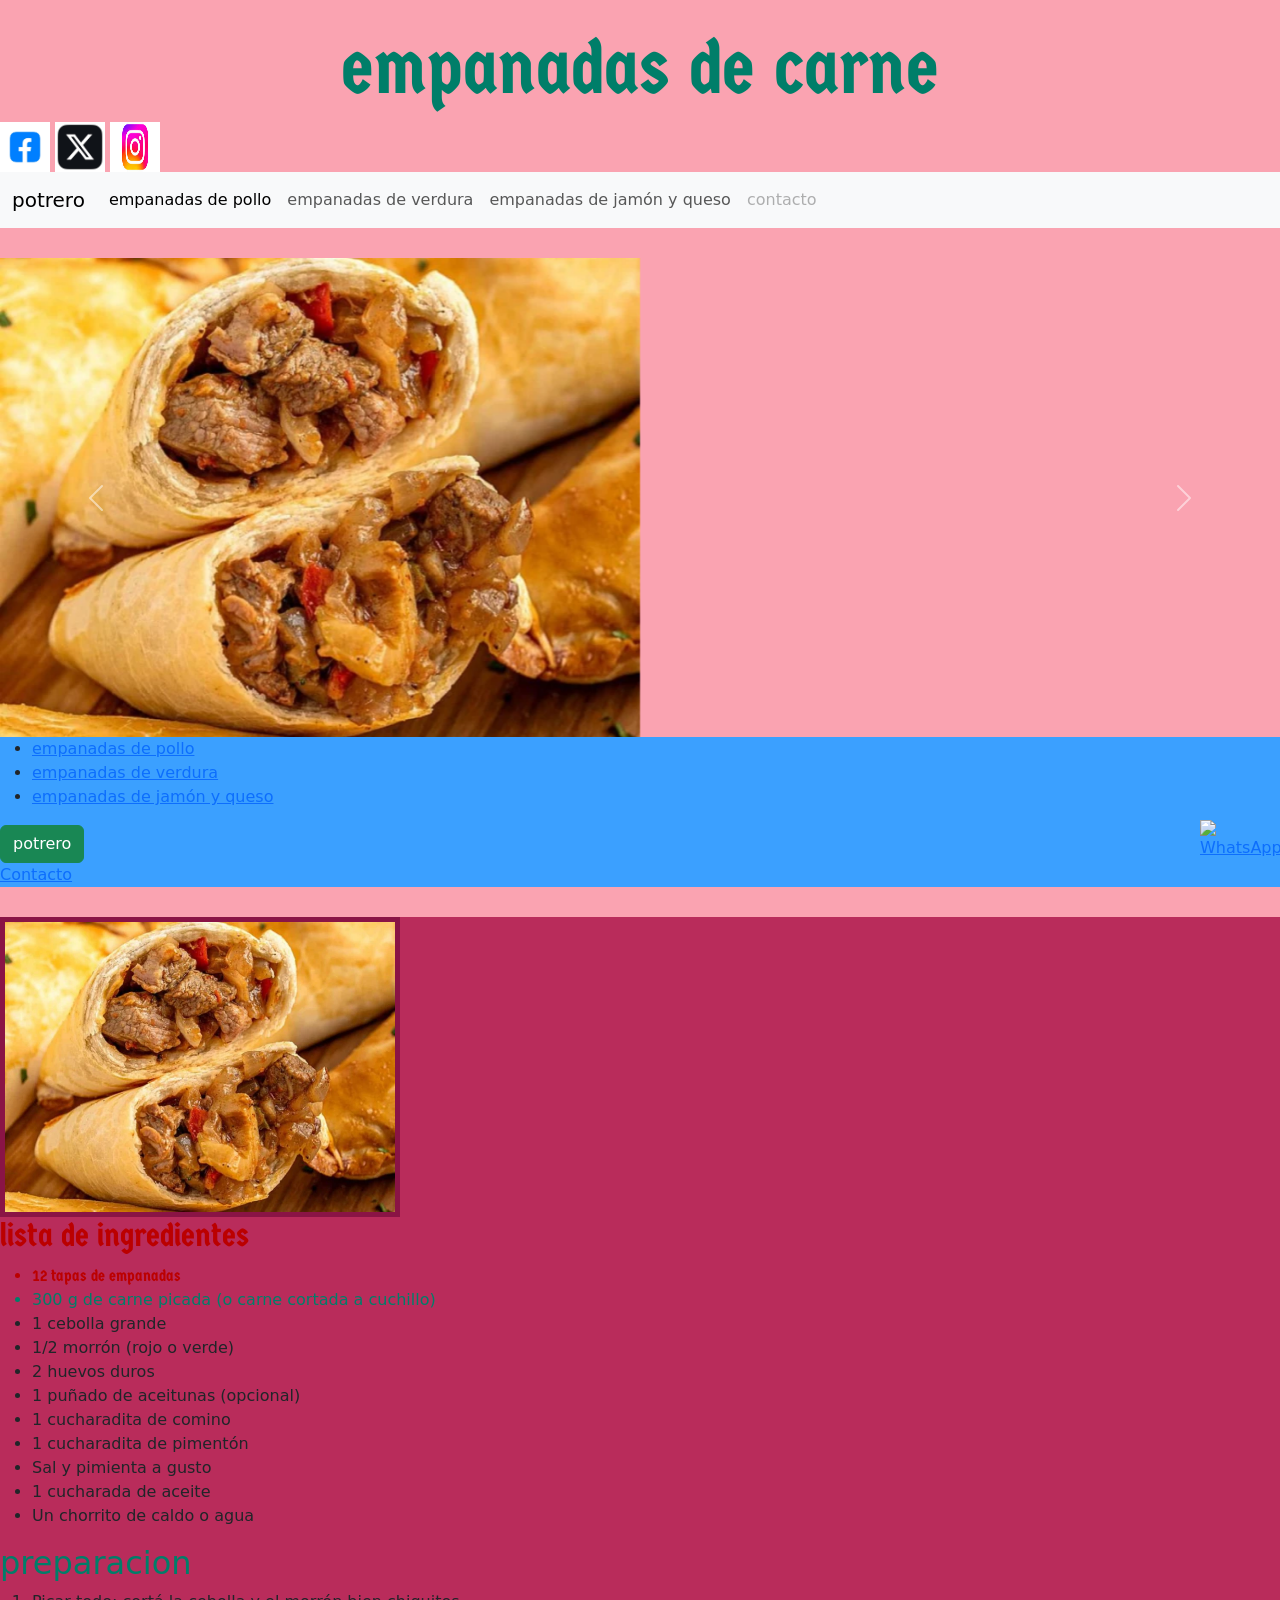
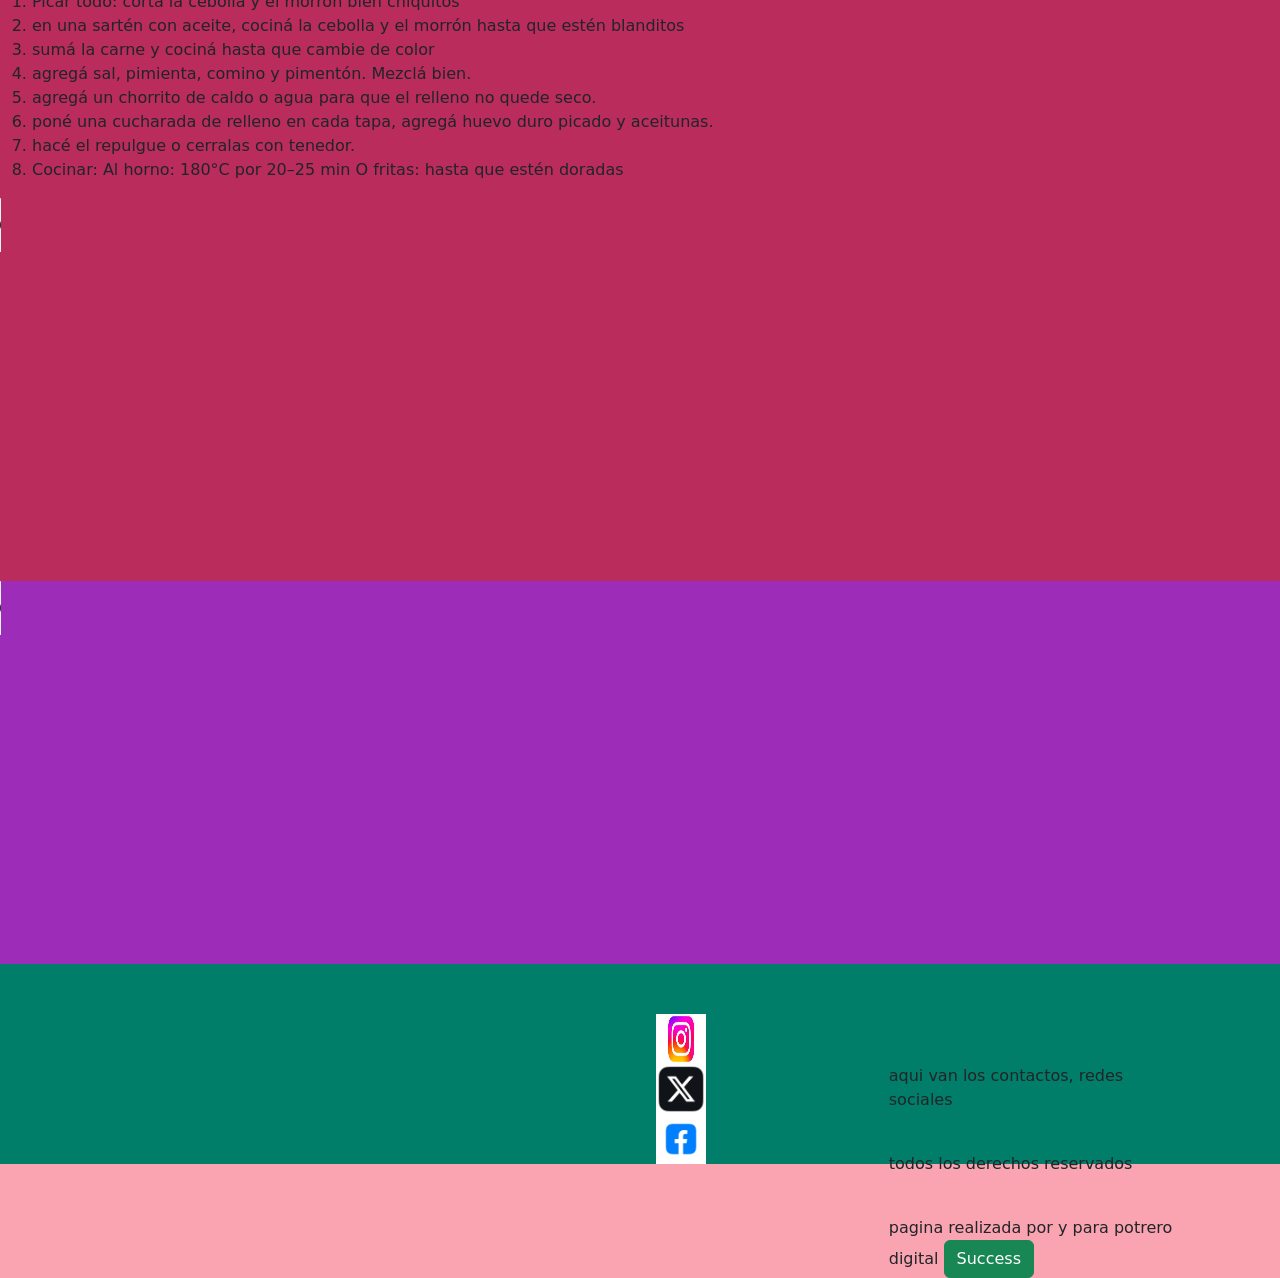
==== commit 1ff4afab: "Add files via upload" ====
--- a/index.html
+++ b/index.html
@@ -42,7 +42,7 @@
           <a class="nav-link" target="_blank" href="https://www.airedesantafe.com.ar/recetas/empanadas-jamon-y-queso-la-receta-hacerlas-casa-y-que-te-queden-bien-jugosas-n511260?gad_source=1&gad_campaignid=18957525812&gbraid=0AAAAADdJ4rosTZALVy00jDpjClDdKyeKU&gclid=CjwKCAjwidXQBhAZEiwA4egw6H1SCmoqx8IZSPv5FayX-RpNpzSkRxy4BwSAYZnhuhFEvgEKZxtNWBoCm18QAvD_BwE">empanadas de jamón y queso</a>
         </li>
         <li class="nav-item">
-          <a class="nav-link disabled" aria-disabled="true">Disabled</a>
+          <a class="nav-link disabled" aria-disabled="contacto.html">contacto</a>
         </li>
       </ul>
     </div>
@@ -157,7 +157,9 @@
     <br>
     </div>
     <div class="info">
-        <p>aqui van los contactos, redes sociales
+        <p>aqui van los contactos, redes sociales </p>
+        <br>
+        <p>todos los derechos reservados</p>
 <br>
             pagina realizada por y para potrero digital
             <button type="button" class="btn btn-success">Success</button> 
--- a/css/estilos.css
+++ b/css/estilos.css
@@ -1,12 +1,26 @@
+@import url('https://fonts.googleapis.com/css2?family=Germania+One&display=swap');
+
+h1 {
+  font-family: "Germania One", system-ui;
+  font-weight: 400;
+  font-style: normal;
+}
+@import url('https://fonts.googleapis.com/css2?family=Bangers&family=Germania+One&display=swap');
+
+.ivan {
+  font-family: "Germania One", system-ui;
+  font-weight: 400;
+  font-style: normal;
+}
+
+
 body {background-color: rgb(250, 163, 177);}
-.ivan {color: rgb(187, 0, 109);}
+.ivan {color: rgb(187, 0, 0);}
 .bel {color: rgb(0, 126, 105);}
 
 .portada {width: 400px; height: 300px; border: 5px solid #8a1445}
 
-header {background-color: rgb(172, 3, 3)
-    ;
-}
+
 
 nav {background-color: rgb(59, 160, 255);
 margin-bottom: 30px; }
@@ -39,7 +53,10 @@
 
 header {display: flex;
 justify-content: space-around;
-flex-wrap: wrap;}
+flex-wrap: wrap;
+background-color: rgb(172, 3, 3);
+
+}
 
 .social-icon {width: 50px; height: 50px; }
 
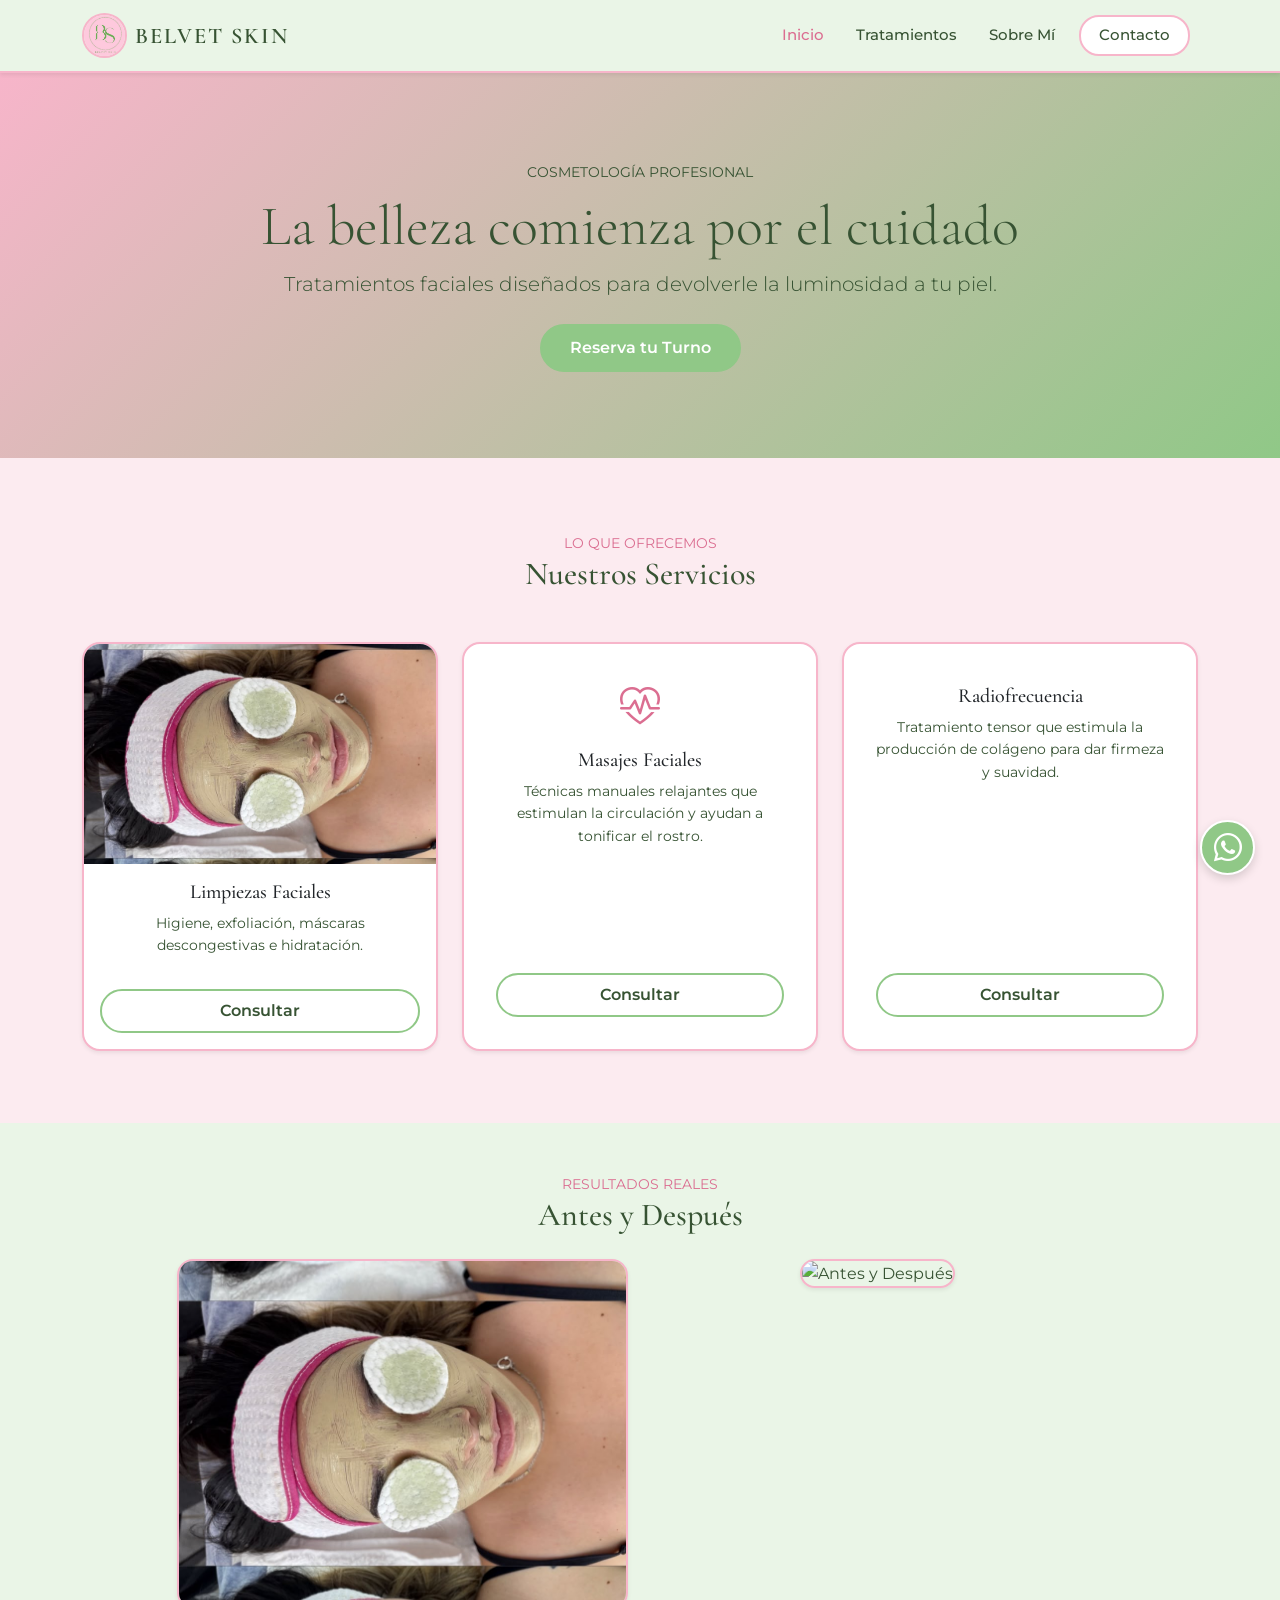
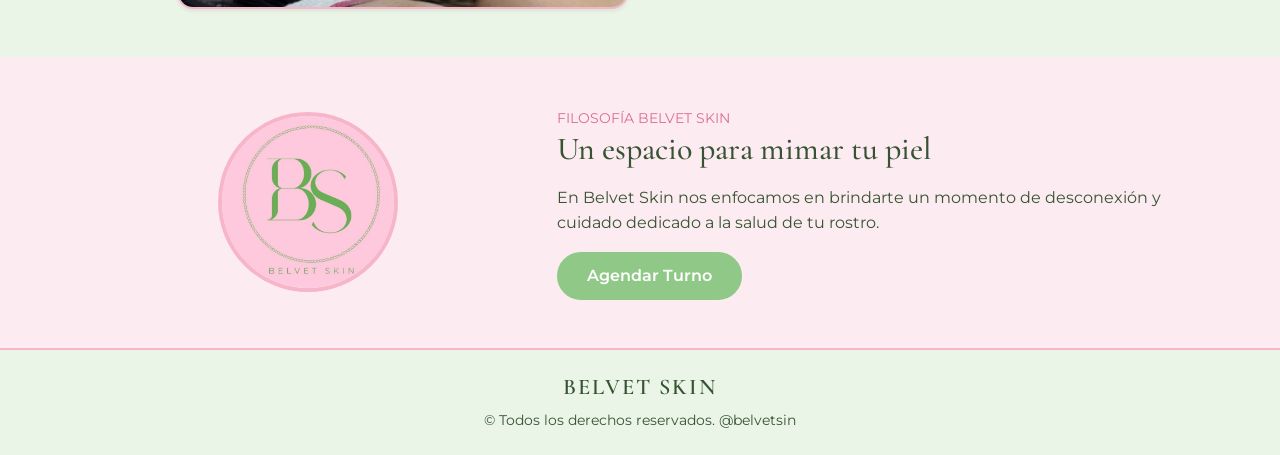
==== commit 9bd531e4: "Add files via upload" ====
--- a/index.html
+++ b/index.html
@@ -1,174 +1,319 @@
 <!DOCTYPE html>
-<html lang="en">
+<html lang="es">
 <head>
     <meta charset="UTF-8">
     <meta name="viewport" content="width=device-width, initial-scale=1.0">
-    <title>Document</title>
-
-<link href="https://cdn.jsdelivr.net/npm/bootstrap@5.3.8/dist/css/bootstrap.min.css" rel="stylesheet" integrity="sha384-sRIl4kxILFvY47J16cr9ZwB07vP4J8+LH7qKQnuqkuIAvNWLzeN8tE5YBujZqJLB" crossorigin="anonymous">
-
-
-    <link rel="stylesheet" href="./css/estilos.css">
+    <title>BELVET SKIN - Cosmetología</title>
+
+    <!-- Google Fonts -->
+    <link rel="preconnect" href="https://fonts.googleapis.com">
+    <link rel="preconnect" href="https://fonts.gstatic.com" crossorigin>
+    <link href="https://fonts.googleapis.com/css2?family=Cormorant+Garamond:wght@600&family=Montserrat:wght@400;500;600&display=swap" rel="stylesheet">
+
+    <!-- Bootstrap 5.3 CSS -->
+    <link href="https://cdn.jsdelivr.net/npm/bootstrap@5.3.3/dist/css/bootstrap.min.css" rel="stylesheet">
+    <link rel="stylesheet" href="https://cdn.jsdelivr.net/npm/bootstrap-icons@1.11.3/font/bootstrap-icons.min.css">
+
+    <!-- Estilos integrados -->
+    <style>
+        :root {
+            --rosa-principal: #f7b5ca;
+            --rosa-pastel-suave: #fcebf0;
+            --verde-principal: #90c887;
+            --verde-pastel-suave: #eaf5e7;
+            --texto-oscuro: #375333;
+            --blanco-puro: #ffffff;
+        }
+
+        body {
+            font-family: 'Montserrat', sans-serif !important;
+            background-color: var(--rosa-pastel-suave) !important;
+            color: var(--texto-oscuro) !important;
+            line-height: 1.6;
+        }
+
+        h1, h2, h3, h4, h5, .font-serif {
+            font-family: 'Cormorant Garamond', Georgia, serif !important;
+        }
+
+        .text-pink { color: #db6e91 !important; }
+        .text-green { color: var(--verde-principal) !important; }
+        .text-oscuro { color: var(--texto-oscuro) !important; }
+
+        .bg-rosa-suave { background-color: var(--rosa-pastel-suave) !important; }
+        .bg-verde-suave { background-color: var(--verde-pastel-suave) !important; }
+
+        .border-rosa { border: 2px solid var(--rosa-principal) !important; }
+        .border-verde { border: 2px solid var(--verde-principal) !important; }
+
+        /* NAVBAR Y LOGO */
+        .bg-aesthetic {
+            background-color: var(--verde-pastel-suave) !important;
+            border-bottom: 2px solid var(--rosa-principal) !important;
+        }
+
+        .logo-img {
+            width: 45px !important;
+            height: 45px !important;
+            max-width: 45px !important;
+            max-height: 45px !important;
+            object-fit: cover !important;
+            border-radius: 50% !important;
+            border: 2px solid var(--rosa-principal) !important;
+            display: inline-block !important;
+        }
+
+        .brand-name {
+            font-family: 'Cormorant Garamond', serif !important;
+            font-size: 1.4rem !important;
+            font-weight: 600 !important;
+            color: var(--texto-oscuro) !important;
+            letter-spacing: 2px !important;
+        }
+
+        .navbar-nav .nav-link {
+            font-size: 0.95rem;
+            color: var(--texto-oscuro) !important;
+            margin: 0 8px;
+            font-weight: 500;
+        }
+
+        .navbar-nav .nav-link:hover, .navbar-nav .nav-link.active {
+            color: #db6e91 !important;
+        }
+
+        .btn-contacto-nav {
+            border: 2px solid var(--rosa-principal) !important;
+            border-radius: 20px !important;
+            padding: 6px 18px !important;
+            background-color: var(--blanco-puro) !important;
+        }
+
+        /* HERO BANNER */
+        .hero-banner {
+            background: linear-gradient(135deg, var(--rosa-principal), var(--verde-principal)) !important;
+            color: var(--texto-oscuro) !important;
+            padding: 70px 0 !important;
+        }
+
+        /* TARJETAS DE TRATAMIENTOS */
+        .card-aesthetic {
+            background-color: var(--blanco-puro) !important;
+            border-radius: 18px !important;
+            border: 2px solid var(--rosa-principal) !important;
+            overflow: hidden !important;
+        }
+
+        .card-img-wrapper {
+            height: 220px !important;
+            overflow: hidden !important;
+        }
+
+        .card-img-wrapper img {
+            width: 100% !important;
+            height: 100% !important;
+            object-fit: cover !important;
+        }
+
+        /* BOTONES ROSA Y VERDE */
+        .btn-aesthetic {
+            background-color: var(--verde-principal) !important;
+            color: var(--blanco-puro) !important;
+            border: 2px solid var(--verde-principal) !important;
+            border-radius: 30px !important;
+            padding: 10px 28px !important;
+            font-weight: 600 !important;
+            text-decoration: none !important;
+            display: inline-block !important;
+        }
+
+        .btn-aesthetic:hover {
+            background-color: var(--rosa-principal) !important;
+            border-color: var(--rosa-principal) !important;
+            color: var(--blanco-puro) !important;
+        }
+
+        .btn-outline-aesthetic {
+            border: 2px solid var(--verde-principal) !important;
+            color: var(--texto-oscuro) !important;
+            border-radius: 30px !important;
+            padding: 8px 22px !important;
+            background: var(--blanco-puro) !important;
+            font-weight: 600 !important;
+            text-decoration: none !important;
+            display: inline-block !important;
+        }
+
+        /* BOTÓN FLOTANTE WHATSAPP */
+        .elemento-flotante {
+            position: fixed !important;
+            bottom: 25px !important;
+            right: 25px !important;
+            width: 55px !important;
+            height: 55px !important;
+            background-color: var(--verde-principal) !important;
+            border: 2px solid var(--blanco-puro) !important;
+            border-radius: 50% !important;
+            display: flex !important;
+            align-items: center !important;
+            justify-content: center !important;
+            z-index: 1000 !important;
+            box-shadow: 0 4px 10px rgba(0,0,0,0.15) !important;
+        }
+
+        .elemento-flotante a {
+            color: white !important;
+            font-size: 28px !important;
+            text-decoration: none !important;
+        }
+
+        /* FOOTER */
+        .footer-aesthetic {
+            background-color: var(--verde-pastel-suave) !important;
+            border-top: 2px solid var(--rosa-principal) !important;
+        }
+    </style>
 </head>
-
-<body>
-
-
-
-<img src="" alt="">
-    <h1>empanadas de carne</h1>
-    <div class="social">
-        <img class="social-icon" src="./fotos/facebook.jpg.jpg" alt="">
-        <img class="social-icon" src="./fotos/twitter.jpg.png" alt="">
-        <img class="social-icon" src="./fotos/instajpg.jfif" alt="">
+<body class="bg-rosa-suave">
+
+    <!-- Header / Navbar -->
+    <header class="header-main sticky-top">
+        <nav class="navbar navbar-expand-lg bg-aesthetic shadow-sm">
+            <div class="container">
+                <a class="navbar-brand d-flex align-items-center" href="index.html">
+                    <img src="fotos/logo.jpg" alt="Logo" class="logo-img me-2">
+                    <span class="brand-name">BELVET SKIN</span>
+                </a>
+                
+                <button class="navbar-toggler border-0" type="button" data-bs-toggle="collapse" data-bs-target="#navbarNav">
+                    <span class="navbar-toggler-icon"></span>
+                </button>
+                
+                <div class="collapse navbar-collapse justify-content-end" id="navbarNav">
+                    <ul class="navbar-nav text-center align-items-center">
+                        <li class="nav-item"><a class="nav-link active" href="index.html">Inicio</a></li>
+                        <li class="nav-item"><a class="nav-link" href="#servicios">Tratamientos</a></li>
+                        <li class="nav-item"><a class="nav-link" href="#nosotros">Sobre Mí</a></li>
+                        <li class="nav-item"><a class="nav-link btn-contacto-nav" href="contacto.html">Contacto</a></li>
+                    </ul>
+                </div>
+            </div>
+        </nav>
+    </header>
+
+    <!-- Banner Principal -->
+    <section class="hero-banner text-center">
+        <div class="container py-3">
+            <span class="text-uppercase small tracking-wide">Cosmetología Profesional</span>
+            <h1 class="display-4 font-serif my-2">La belleza comienza por el cuidado</h1>
+            <p class="lead mb-4">Tratamientos faciales diseñados para devolverle la luminosidad a tu piel.</p>
+            <a href="https://wa.me/5491140913713?text=Hola!%20Quiero%20agendar%20un%20turno" target="_blank" class="btn btn-aesthetic">Reserva tu Turno</a>
+        </div>
+    </section>
+
+    <!-- Tratamientos -->
+    <section id="servicios" class="py-5 bg-rosa-suave">
+        <div class="container text-center py-4">
+            <span class="text-uppercase small text-pink font-weight-bold">Lo que ofrecemos</span>
+            <h2 class="section-title mb-5">Nuestros Servicios</h2>
+            
+            <div class="row g-4 align-items-stretch">
+                <!-- 1. Limpiezas Faciales (CON FOTO) -->
+                <div class="col-md-4">
+                    <div class="card card-aesthetic h-100 shadow-sm d-flex flex-column justify-content-between">
+                        <div class="card-img-wrapper">
+                            <img src="fotos/limpieza_paso_a_paso.jpg" alt="Limpieza Facial">
+                        </div>
+                        <div class="card-body d-flex flex-column justify-content-between">
+                            <div>
+                                <h3 class="h5 font-serif">Limpiezas Faciales</h3>
+                                <p class="small text-oscuro">Higiene, exfoliación, máscaras descongestivas e hidratación.</p>
+                            </div>
+                            <a href="https://wa.me/5491140913713?text=Consulta%20Limpieza" target="_blank" class="btn btn-outline-aesthetic mt-3">Consultar</a>
+                        </div>
+                    </div>
+                </div>
+
+                <!-- 2. Masajes Faciales (SIN FOTO) -->
+                <div class="col-md-4">
+                    <div class="card card-aesthetic h-100 shadow-sm d-flex flex-column justify-content-between p-3">
+                        <div class="card-body d-flex flex-column justify-content-between my-auto">
+                            <div>
+                                <div class="fs-1 text-pink mb-2"><i class="bi bi-heart-pulse"></i></div>
+                                <h3 class="h5 font-serif">Masajes Faciales</h3>
+                                <p class="small text-oscuro">Técnicas manuales relajantes que estimulan la circulación y ayudan a tonificar el rostro.</p>
+                            </div>
+                            <a href="https://wa.me/5491140913713?text=Consulta%20Masajes" target="_blank" class="btn btn-outline-aesthetic mt-4">Consultar</a>
+                        </div>
+                    </div>
+                </div>
+
+                <!-- 3. Radiofrecuencia (SIN FOTO) -->
+                <div class="col-md-4">
+                    <div class="card card-aesthetic h-100 shadow-sm d-flex flex-column justify-content-between p-3">
+                        <div class="card-body d-flex flex-column justify-content-between my-auto">
+                            <div>
+                                <div class="fs-1 text-green mb-2"><i class="bi bi-sparkles"></i></div>
+                                <h3 class="h5 font-serif">Radiofrecuencia</h3>
+                                <p class="small text-oscuro">Tratamiento tensor que estimula la producción de colágeno para dar firmeza y suavidad.</p>
+                            </div>
+                            <a href="https://wa.me/5491140913713?text=Consulta%20Radiofrecuencia" target="_blank" class="btn btn-outline-aesthetic mt-4">Consultar</a>
+                        </div>
+                    </div>
+                </div>
+            </div>
+        </div>
+    </section>
+
+    <!-- Galería Antes y Después con las 2 Fotos -->
+    <section class="py-5 bg-verde-suave text-center">
+        <div class="container">
+            <span class="text-uppercase small text-pink">Resultados Reales</span>
+            <h2 class="section-title mb-4">Antes y Después</h2>
+            
+            <div class="row justify-content-center g-4">
+                <!-- Foto 1 -->
+                <div class="col-md-5">
+                    <img src="fotos/limpieza_paso_a_paso.jpg" alt="Paso a Paso Limpieza" class="img-fluid rounded-4 shadow-sm border-rosa w-100" style="height: 350px; object-fit: cover;">
+                </div>
+                <!-- Foto 2 -->
+                <div class="col-md-5">
+                    <img src="fotos/antes_y_despues.jpg.jpg" alt="Antes y Después" class="img-fluid rounded-4 shadow-sm border-rosa w-100" style="height: 350px; object-fit: cover;">
+                </div>
+            </div>
+        </div>
+    </section>
+
+    <!-- Sobre Mí -->
+    <section id="nosotros" class="py-5 bg-rosa-suave">
+        <div class="container">
+            <div class="row align-items-center">
+                <div class="col-md-5 text-center mb-4 mb-md-0">
+                    <img src="fotos/logo.jpg" alt="Belvet Skin" class="logo-img" style="width: 180px !important; height: 180px !important; max-width: 180px !important; max-height: 180px !important; border-width: 4px !important;">
+                </div>
+                <div class="col-md-7">
+                    <span class="text-uppercase small text-pink">Filosofía Belvet Skin</span>
+                    <h2 class="section-title mb-3">Un espacio para mimar tu piel</h2>
+                    <p class="text-oscuro">En Belvet Skin nos enfocamos en brindarte un momento de desconexión y cuidado dedicado a la salud de tu rostro.</p>
+                    <a href="https://wa.me/5491140913713?text=Hola!%20Quiero%20un%20turno" target="_blank" class="btn btn-aesthetic">Agendar Turno</a>
+                </div>
+            </div>
+        </div>
+    </section>
+
+    <!-- Botón Flotante WhatsApp -->
+    <div class="elemento-flotante">
+        <a href="https://wa.me/5491140913713" target="_blank"><i class="bi bi-whatsapp"></i></a>
     </div>
-</header>
-
-<nav class="navbar navbar-expand-lg bg-body-tertiary">
-  <div class="container-fluid">
-    <a class="navbar-brand" target="_blank" href="https://www.potrerodigital.org/">potrero</a>
-    <button class="navbar-toggler" type="button" data-bs-toggle="collapse" data-bs-target="#navbarNav" aria-controls="navbarNav" aria-expanded="false" aria-label="Toggle navigation">
-      <span class="navbar-toggler-icon"></span>
-    </button>
-    <div class="collapse navbar-collapse" id="navbarNav">
-      <ul class="navbar-nav">
-        <li class="nav-item">
-          <a class="nav-link active" aria-current="page" target="_blank" href="https://www.infobae.com/tendencias/2024/05/15/receta-de-empanadas-de-pollo-rapida-y-facil/?gad_source=1&gad_campaignid=20993778607&gbraid=0AAAAADmqXxTht8JD-o5L68KsW5dOBOwo6&gclid=CjwKCAjwidXQBhAZEiwA4egw6Bg88l8U4o4JQRcsyBshjyY_IBNWsO9ce4TWkXrUtgG7Gj0JL3r_AhoC8D4QAvD_BwE">empanadas de pollo</a>
-        </li>
-        <li class="nav-item">
-          <a class="nav-link" target="_blank" href="https://www.infobae.com/tendencias/2024/05/15/receta-de-empanadas-de-verdura-receta-casera-todos-dias-n3621/?gad_source=1&gad_campaignid=23009609705&gbraid=0AAAAA_Nar4zZxz__LMac67IjNllvwQPey&gclid=CjwKCAjwidXQBhAZEiwA4egw6MrlbtOPvHEPp-Jjs6-E7PTP7R5ndsZPO1Pcx8I9kMLn-dBSUVBOhhoCtB8QAvD_BwE">empanadas de verdura</a>
-        </li>
-        <li class="nav-item">
-          <a class="nav-link" target="_blank" href="https://www.airedesantafe.com.ar/recetas/empanadas-jamon-y-queso-la-receta-hacerlas-casa-y-que-te-queden-bien-jugosas-n511260?gad_source=1&gad_campaignid=18957525812&gbraid=0AAAAADdJ4rosTZALVy00jDpjClDdKyeKU&gclid=CjwKCAjwidXQBhAZEiwA4egw6H1SCmoqx8IZSPv5FayX-RpNpzSkRxy4BwSAYZnhuhFEvgEKZxtNWBoCm18QAvD_BwE">empanadas de jamón y queso</a>
-        </li>
-        <li class="nav-item">
-          <a class="nav-link disabled" aria-disabled="contacto.html">contacto</a>
-        </li>
-      </ul>
-    </div>
-  </div>
-</nav>
-
-<div id="carouselExample" class="carousel slide">
-  <div class="carousel-inner">
-    <div class="carousel-item active">
-      <img src="./fotos/empanadas.jpg.webp" class="d-block w-50" alt="...">
-    </div>
-    <div class="carousel-item">
-      <img src="./fotos/facebook.jpg.jpg" class="d-block w-50" alt="...">
-    </div>
-    <div class="carousel-item">
-      <img src="./fotos/whatssap.jpg" class="d-block w-50" alt="...">
-    </div>
-  </div>
-  <button class="carousel-control-prev" type="button" data-bs-target="#carouselExample" data-bs-slide="prev">
-    <span class="carousel-control-prev-icon" aria-hidden="true"></span>
-    <span class="visually-hidden">Previous</span>
-  </button>
-  <button class="carousel-control-next" type="button" data-bs-target="#carouselExample" data-bs-slide="next">
-    <span class="carousel-control-next-icon" aria-hidden="true"></span>
-    <span class="visually-hidden">Next</span>
-  </button>
-</div>
-<nav>
-    <ul>
-        <li><a target="_blank" href="https://www.infobae.com/tendencias/2024/05/15/receta-de-empanadas-de-pollo-rapida-y-facil/?gad_source=1&gad_campaignid=20993778607&gbraid=0AAAAADmqXxTht8JD-o5L68KsW5dOBOwo6&gclid=CjwKCAjwidXQBhAZEiwA4egw6Bg88l8U4o4JQRcsyBshjyY_IBNWsO9ce4TWkXrUtgG7Gj0JL3r_AhoC8D4QAvD_BwE">empanadas de pollo</a></li>
-        <li><a target="_blank" href="https://www.guiadecocinafacil.com/recetas/empanadas-verdura-receta-casera-todos-dias-n3621?gad_source=1&gad_campaignid=23009609705&gbraid=0AAAAA_Nar4zZxz__LMac67IjNllvwQPey&gclid=CjwKCAjwidXQBhAZEiwA4egw6MrlbtOPvHEPp-Jjs6-E7PTP7R5ndsZPO1Pcx8I9kMLn-dBSUVBOhhoCtB8QAvD_BwE">empanadas de verdura</a></li>
-        <li><a target="_blank" href="https://www.airedesantafe.com.ar/recetas/empanadas-jamon-y-queso-la-receta-hacerlas-casa-y-que-te-queden-bien-jugosas-n511260?gad_source=1&gad_campaignid=18957525812&gbraid=0AAAAADdJ4rosTZALVy00jDpjClDdKyeKU&gclid=CjwKCAjwidXQBhAZEiwA4egw6H1SCmoqx8IZSPv5FayX-RpNpzSkRxy4BwSAYZnhuhFEvgEKZxtNWBoCm18QAvD_BwE">empanadas de jamón y queso</a></li>
-    </ul>
-
-
-    <a target="_blank" href="https://www.potrerodigital.org/"  ><button type="button" class="btn btn-success">potrero</button></a> 
-    <br>
-    <a href="contacto.html" >Contacto</a>
-</nav>
-
-<section class="uno"> 
-
-      <img class="portada" src="./fotos/empanadas.jpg.webp" alt="">
-      <br>
-    <h2 class="ivan">lista de ingredientes</h2>
-
-    <ul>
-    <li class="ivan">12 tapas de empanadas</li>
-    <li class="bel">300 g de carne picada (o carne cortada a cuchillo)</li>
-    <li>1 cebolla grande</li>
-    <li>1/2 morrón (rojo o verde)</li>
-    <li>2 huevos duros</li>
-    <li>1 puñado de aceitunas (opcional)</li>
-    <li>1 cucharadita de comino</li>
-    <li>1 cucharadita de pimentón</li>
-    <li>Sal y pimienta a gusto</li>
-    <li>1 cucharada de aceite</li>
-    <li>Un chorrito de caldo o agua</li>
-    </ul>
-
-    <h2 class="bel">preparacion</h2>
-    <ol>
-    <li>Picar todo: cortá la cebolla y el morrón bien chiquitos</li>
-    <li>en una sartén con aceite, cociná la cebolla y el morrón hasta que estén blanditos</li>
-    <li>sumá la carne y cociná hasta que cambie de color</li>
-    <li>agregá sal, pimienta, comino y pimentón. Mezclá bien.</li>
-    <li>agregá un chorrito de caldo o agua para que el relleno no quede seco.</li>
-    <li>poné una cucharada de relleno en cada tapa, agregá huevo duro picado y aceitunas.</li>
-    <li>hacé el repulgue o cerralas con tenedor.</li>
-    <li>Cocinar: Al horno: 180°C por 20–25 min O fritas: hasta que estén doradas</li>
-    </ol>
-
-    
-<div><div class="enalances"> 
-<audio controls src="./audio/folklore.mp3.mp3"></audio>
-<br>
-
-
-<iframe width="560" height="315" src="https://www.youtube.com/embed/TQI3rQ3IpQE?si=JXf0u4jjXwUIY7Br" title="YouTube video player" frameborder="0" allow="accelerometer; autoplay; clipboard-write; encrypted-media; gyroscope; picture-in-picture; web-share" referrerpolicy="strict-origin-when-cross-origin" allowfullscreen></iframe>
-<br>
-</div>
-</section>
-
-<section class="dos">
-    
-<audio controls src="./audio/folklore.mp3.mp3"></audio>
-<br>
-
-
-<iframe width="560" height="315" src="https://www.youtube.com/embed/TQI3rQ3IpQE?si=JXf0u4jjXwUIY7Br" title="YouTube video player" frameborder="0" allow="accelerometer; autoplay; clipboard-write; encrypted-media; gyroscope; picture-in-picture; web-share" referrerpolicy="strict-origin-when-cross-origin" allowfullscreen></iframe>
-<br>
-</div>
-
-</body>
-</html>
-
-</section>
-<div class="elemento-flotante">
-    <a href="https://wa.me/tu-numero" target="_blank" rel="noopener noreferrer">
-        <img src="https://upload.wikimedia.org/wikipedia/commons/6/6b/WhatsApp.svg" alt="WhatsApp" />
-    </a>
-</div>
-<footer>
-    <iframe class="mapa" src="https://www.google.com/maps/embed?pb=!1m18!1m12!1m3!1d113927.31384044558!2d-65.3049957799798!3d-26.83268184590282!2m3!1f0!2f0!3f0!3m2!1i1024!2i768!4f13.1!3m3!1m2!1s0x94223792d6c56903%3A0xf88d5b92b5c56527!2sSan%20Miguel%20de%20Tucum%C3%A1n%2C%20Tucum%C3%A1n!5e0!3m2!1ses-419!2sar!4v1779667222386!5m2!1ses-419!2sar" width="400" height="300" style="border:0;" allowfullscreen="" loading="lazy" referrerpolicy="no-referrer-when-downgrade"></iframe>
-     <br>
-     <div class="social">
-    <a target="_blank" href="https://www.instagram.com/"><img class="social-icon" src="./fotos/instajpg.jfif" alt=""></a>
-    <br>
-    <a target="_blank" href="https://x.com/?lang=es"><img class="social-icon" src="fotos/twitter.jpg.png" alt=""></a>
-    <br>
-    <a target="_blank" href="https://www.facebook.com/?locale=es_LA"><img class="social-icon" src="fotos/facebook.jpg.jpg" alt=""></a>
-    <br>
-    </div>
-    <div class="info">
-        <p>aqui van los contactos, redes sociales </p>
-        <br>
-        <p>todos los derechos reservados</p>
-<br>
-            pagina realizada por y para potrero digital
-            <button type="button" class="btn btn-success">Success</button> 
-
-            <br>
-        </p>
-    </div>
-</a>
-</footer>
-<script src="https://cdn.jsdelivr.net/npm/bootstrap@5.3.8/dist/js/bootstrap.bundle.min.js" integrity="sha384-FKyoEForCGlyvwx9Hj09JcYn3nv7wiPVlz7YYwJrWVcXK/BmnVDxM+D2scQbITxI" crossorigin="anonymous"></script>
+
+    <!-- Footer -->
+    <footer class="footer-aesthetic py-4 text-center">
+        <div class="container">
+            <h4 class="brand-name mb-2">BELVET SKIN</h4>
+            <p class="small text-oscuro mb-0">&copy; Todos los derechos reservados. @belvetsin</p>
+        </div>
+    </footer>
+
+    <script src="https://cdn.jsdelivr.net/npm/bootstrap@5.3.3/dist/js/bootstrap.bundle.min.js"></script>
 </body>
 </html>
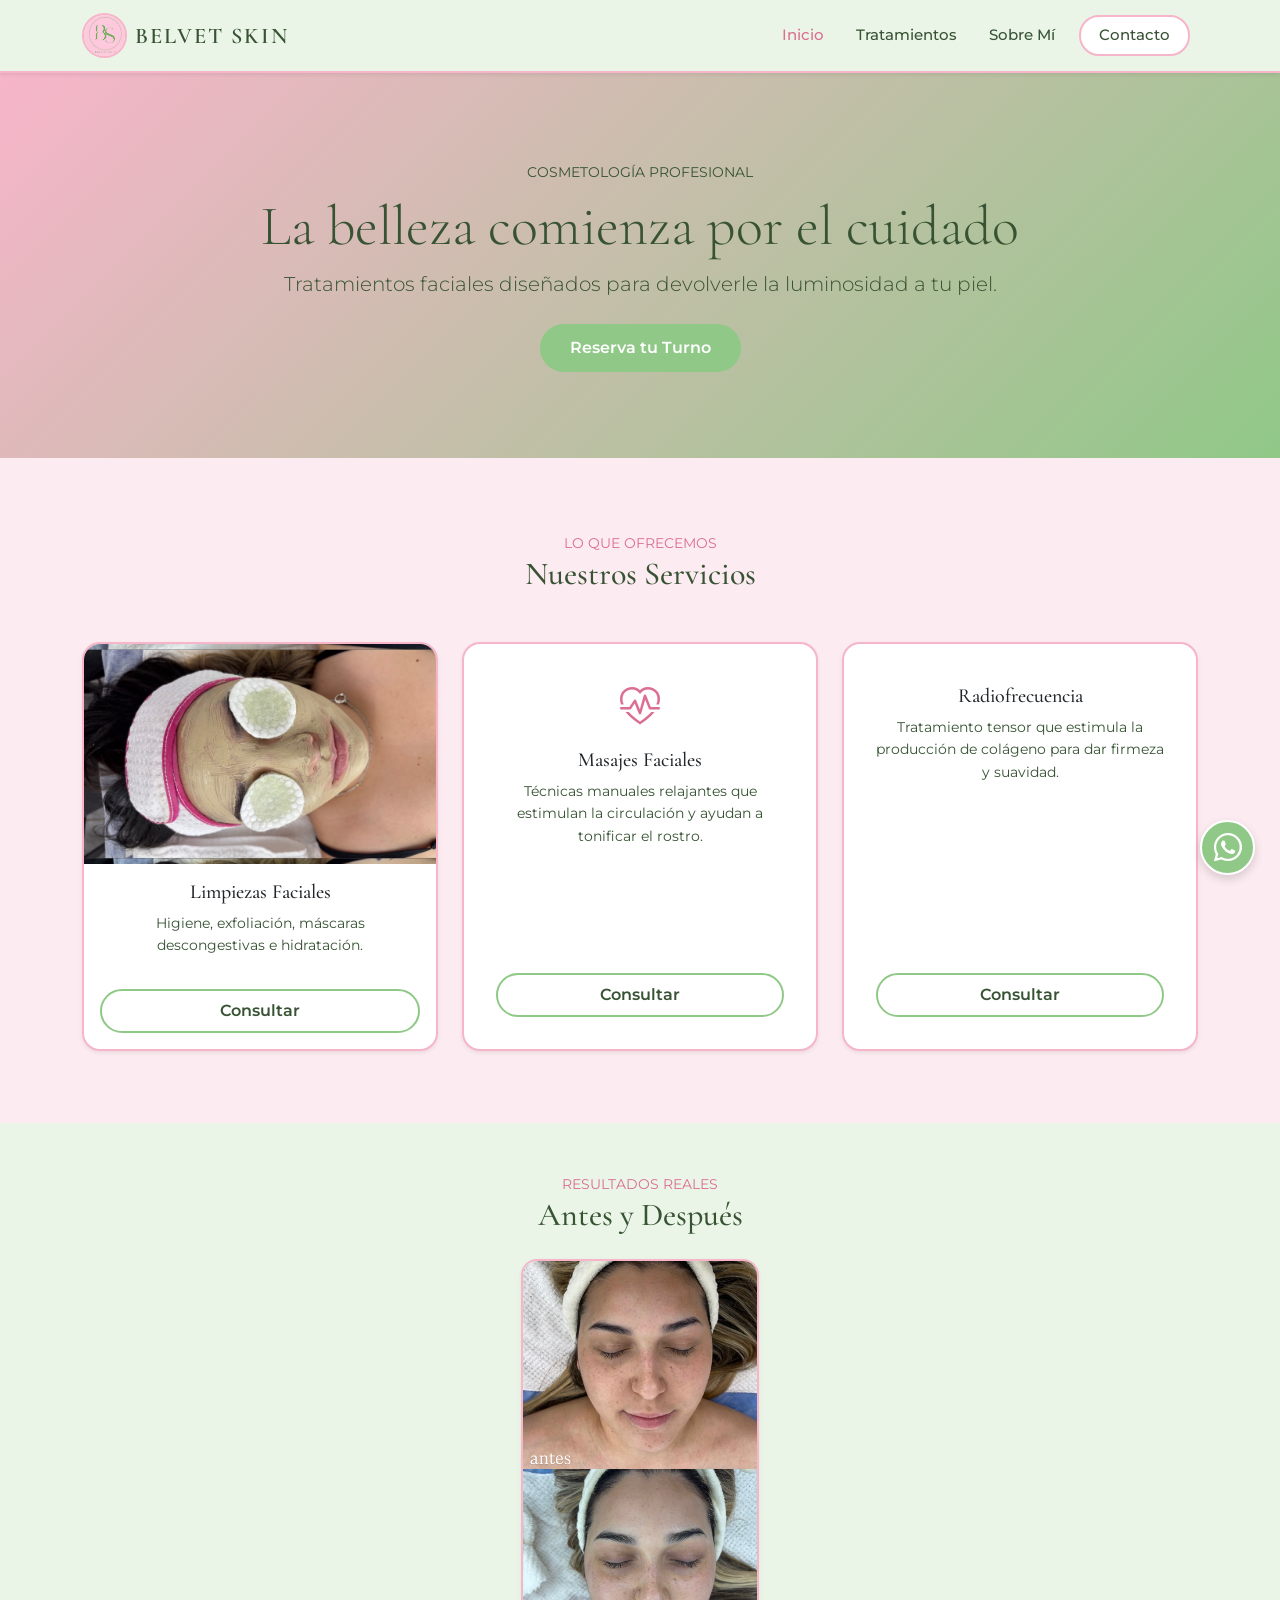
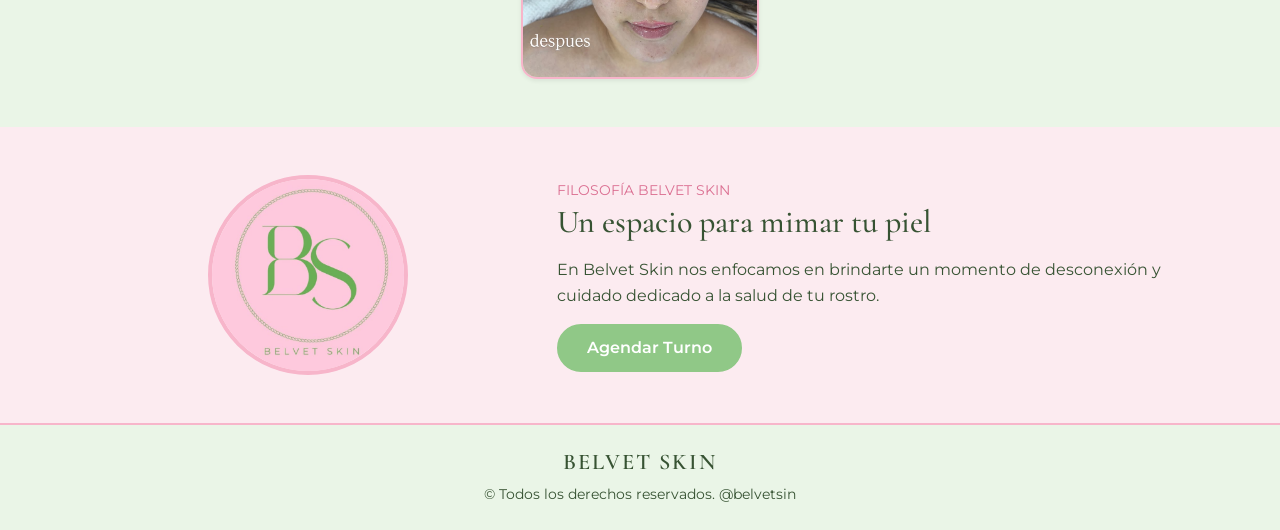
==== commit 4dec96cb: "Add files via upload" ====
--- a/index.html
+++ b/index.html
@@ -218,7 +218,7 @@
             <h2 class="section-title mb-5">Nuestros Servicios</h2>
             
             <div class="row g-4 align-items-stretch">
-                <!-- 1. Limpiezas Faciales (CON FOTO) -->
+                <!-- 1. Limpiezas Faciales -->
                 <div class="col-md-4">
                     <div class="card card-aesthetic h-100 shadow-sm d-flex flex-column justify-content-between">
                         <div class="card-img-wrapper">
@@ -234,7 +234,7 @@
                     </div>
                 </div>
 
-                <!-- 2. Masajes Faciales (SIN FOTO) -->
+                <!-- 2. Masajes Faciales -->
                 <div class="col-md-4">
                     <div class="card card-aesthetic h-100 shadow-sm d-flex flex-column justify-content-between p-3">
                         <div class="card-body d-flex flex-column justify-content-between my-auto">
@@ -248,7 +248,7 @@
                     </div>
                 </div>
 
-                <!-- 3. Radiofrecuencia (SIN FOTO) -->
+                <!-- 3. Radiofrecuencia -->
                 <div class="col-md-4">
                     <div class="card card-aesthetic h-100 shadow-sm d-flex flex-column justify-content-between p-3">
                         <div class="card-body d-flex flex-column justify-content-between my-auto">
@@ -265,20 +265,16 @@
         </div>
     </section>
 
-    <!-- Galería Antes y Después con las 2 Fotos -->
+    <!-- Galería Antes y Después -->
     <section class="py-5 bg-verde-suave text-center">
         <div class="container">
             <span class="text-uppercase small text-pink">Resultados Reales</span>
             <h2 class="section-title mb-4">Antes y Después</h2>
             
-            <div class="row justify-content-center g-4">
-                <!-- Foto 1 -->
-                <div class="col-md-5">
-                    <img src="fotos/limpieza_paso_a_paso.jpg" alt="Paso a Paso Limpieza" class="img-fluid rounded-4 shadow-sm border-rosa w-100" style="height: 350px; object-fit: cover;">
-                </div>
-                <!-- Foto 2 -->
-                <div class="col-md-5">
-                    <img src="fotos/antes_y_despues.jpg.jpg" alt="Antes y Después" class="img-fluid rounded-4 shadow-sm border-rosa w-100" style="height: 350px; object-fit: cover;">
+            <div class="row justify-content-center">
+                <div class="col-md-7 text-center">
+                    <!-- FOTO DE LAS 2 IMÁGENES -->
+                    <img src="fotos/antes_y_despues.jpg" alt="Antes y Después" class="img-fluid rounded-4 shadow-sm border-rosa" style="max-height: 420px; object-fit: contain;" onerror="this.onerror=null; this.src='fotos/antes_y_despues.jpg.jpg';">
                 </div>
             </div>
         </div>
@@ -289,7 +285,8 @@
         <div class="container">
             <div class="row align-items-center">
                 <div class="col-md-5 text-center mb-4 mb-md-0">
-                    <img src="fotos/logo.jpg" alt="Belvet Skin" class="logo-img" style="width: 180px !important; height: 180px !important; max-width: 180px !important; max-height: 180px !important; border-width: 4px !important;">
+                    <!-- FOTO DEL LOGO CIRCULAR -->
+                    <img src="fotos/logo.jpg" alt="Belvet Skin Logo" class="logo-img" style="width: 200px !important; height: 200px !important; max-width: 200px !important; max-height: 200px !important; border-width: 4px !important;">
                 </div>
                 <div class="col-md-7">
                     <span class="text-uppercase small text-pink">Filosofía Belvet Skin</span>
